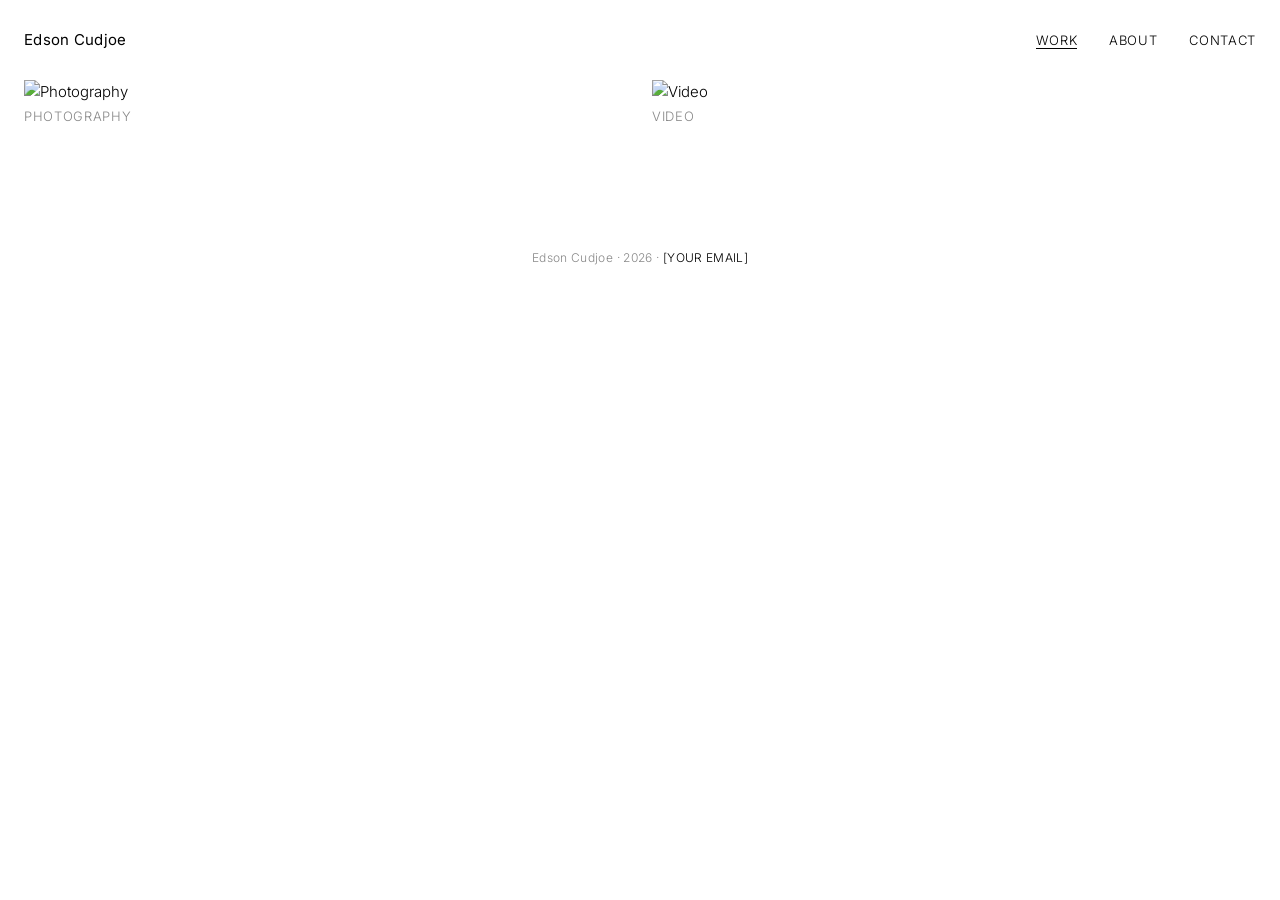
==== index.html @ 2d3b0fa2 "Replace [YOUR NAME] with Edson Cudjoe" ====
<!DOCTYPE html>
<html lang="en">
<head>
  <meta charset="UTF-8">
  <meta name="viewport" content="width=device-width, initial-scale=1.0">

  <!-- REPLACE: page title and meta description with your name and description -->
  <title>Edson Cudjoe — Photography &amp; Video</title>
  <meta name="description" content="Edson Cudjoe — Photography and videography portfolio. [LOCATION / ONE-LINE DESCRIPTION]">

  <!-- Open Graph (social sharing) — REPLACE with real values + a real og image URL -->
  <meta property="og:title" content="Edson Cudjoe — Photography &amp; Video">
  <meta property="og:description" content="Photography and videography portfolio.">
  <meta property="og:type" content="website">
  <meta property="og:image" content="https://placehold.co/1200x630/eeeeee/999999"> <!-- REPLACE -->

  <!-- REPLACE: add a real favicon at assets/favicon.ico -->
  <link rel="icon" href="assets/favicon.ico">

  <link rel="preconnect" href="https://fonts.googleapis.com">
  <link rel="preconnect" href="https://fonts.gstatic.com" crossorigin>
  <link href="https://fonts.googleapis.com/css2?family=Inter:wght@300;400&display=swap" rel="stylesheet">
  <link rel="stylesheet" href="assets/css/style.css">
</head>
<body>

  <nav class="site-nav">
    <!-- REPLACE: your name -->
    <a class="nav-name" href="index.html">Edson Cudjoe</a>
    <ul class="nav-links">
      <li><a href="index.html" class="active">Work</a></li>
      <li><a href="about.html">About</a></li>
      <li><a href="contact.html">Contact</a></li>
    </ul>
  </nav>

  <main class="page">

    <!-- ============================================
         HOW TO ADD A NEW CATEGORY
         ============================================
         1. Create a new gallery page (copy photography.html
            to e.g. events.html, change the page title and
            the placeholder images).
         2. Copy the block below (one <a class="category-card">…</a>)
            and paste it inside .category-grid.
         3. Update href, img src, alt, and the category title.
         4. Mark replaced placeholder images by removing the
            REPLACE comments.
         ============================================ -->

    <div class="category-grid">

      <!-- REPLACE: category cover image -->
      <a class="category-card" href="photography.html">
        <img src="https://placehold.co/900x600/eeeeee/999999" alt="Photography" loading="lazy">
        <span class="category-title">Photography</span>
      </a>

      <!-- REPLACE: category cover image -->
      <a class="category-card" href="video.html">
        <img src="https://placehold.co/900x600/eeeeee/999999" alt="Video" loading="lazy">
        <span class="category-title">Video</span>
      </a>

    </div>

  </main>

  <footer class="site-footer">
    <!-- REPLACE: name, year, email -->
    Edson Cudjoe · 2026 · <a href="mailto:[YOUR EMAIL]">[YOUR EMAIL]</a>
  </footer>

</body>
</html>
---- assets/css/style.css ----
/* ============================================
   Minimal portfolio stylesheet
   White background, black text, Inter, images first
   ============================================ */

:root {
  --text: #000;
  --text-light: #888;
  --bg: #fff;
  --max-width: 1400px;
  --gutter: 24px;
  --nav-height: 80px;
}

* {
  margin: 0;
  padding: 0;
  box-sizing: border-box;
}

html {
  -webkit-font-smoothing: antialiased;
}

body {
  font-family: 'Inter', -apple-system, BlinkMacSystemFont, sans-serif;
  font-weight: 300;
  font-size: 15px;
  line-height: 1.6;
  color: var(--text);
  background: var(--bg);
}

img {
  display: block;
  max-width: 100%;
}

a {
  color: var(--text);
  text-decoration: none;
}

/* ---------- Navigation ---------- */

.site-nav {
  display: flex;
  justify-content: space-between;
  align-items: center;
  max-width: var(--max-width);
  margin: 0 auto;
  padding: 0 var(--gutter);
  height: var(--nav-height);
}

.site-nav .nav-name {
  font-weight: 400;
  font-size: 15px;
  letter-spacing: 0.02em;
}

.site-nav .nav-links {
  display: flex;
  gap: 32px;
  list-style: none;
}

.site-nav .nav-links a {
  font-size: 13px;
  letter-spacing: 0.05em;
  text-transform: uppercase;
  color: var(--text);
}

.site-nav .nav-links a:hover {
  color: var(--text-light);
}

.site-nav .nav-links a.active {
  border-bottom: 1px solid var(--text);
}

/* ---------- Page container ---------- */

.page {
  max-width: var(--max-width);
  margin: 0 auto;
  padding: 0 var(--gutter) 80px;
}

.page-title {
  font-size: 13px;
  font-weight: 300;
  letter-spacing: 0.05em;
  text-transform: uppercase;
  color: var(--text-light);
  margin-bottom: 32px;
}

/* ---------- Category grid (homepage) ---------- */

.category-grid {
  display: grid;
  grid-template-columns: 1fr 1fr;
  gap: var(--gutter);
}

.category-card {
  display: block;
}

.category-card img {
  width: 100%;
  height: auto;
  transition: opacity 0.3s ease;
}

.category-card:hover img {
  opacity: 0.85;
}

.category-card .category-title {
  margin-top: 10px;
  font-size: 13px;
  font-weight: 300;
  letter-spacing: 0.05em;
  text-transform: uppercase;
  color: var(--text-light);
}

/* ---------- Gallery grid (aspect-ratio flexible 2-column) ---------- */

.gallery-grid {
  display: grid;
  grid-template-columns: 1fr 1fr;
  gap: var(--gutter);
  align-items: start; /* lets mixed aspect ratios sit naturally */
}

.gallery-grid a {
  display: block;
  cursor: pointer;
}

.gallery-grid img {
  width: 100%;
  height: auto;
  transition: opacity 0.3s ease;
}

.gallery-grid a:hover img {
  opacity: 0.85;
}

/* ---------- Lightbox ---------- */

.lightbox {
  position: fixed;
  inset: 0;
  background: rgba(0, 0, 0, 0.95);
  display: none;
  align-items: center;
  justify-content: center;
  z-index: 1000;
}

.lightbox.open {
  display: flex;
}

.lightbox img {
  max-width: 90vw;
  max-height: 90vh;
  width: auto;
  height: auto;
}

.lightbox .lightbox-close,
.lightbox .lightbox-prev,
.lightbox .lightbox-next {
  position: absolute;
  background: none;
  border: none;
  color: #fff;
  font-family: inherit;
  font-weight: 300;
  cursor: pointer;
  opacity: 0.6;
  transition: opacity 0.2s ease;
}

.lightbox .lightbox-close:hover,
.lightbox .lightbox-prev:hover,
.lightbox .lightbox-next:hover {
  opacity: 1;
}

.lightbox .lightbox-close {
  top: 24px;
  right: 32px;
  font-size: 32px;
  line-height: 1;
}

.lightbox .lightbox-prev,
.lightbox .lightbox-next {
  top: 50%;
  transform: translateY(-50%);
  font-size: 48px;
  line-height: 1;
  padding: 20px;
}

.lightbox .lightbox-prev { left: 16px; }
.lightbox .lightbox-next { right: 16px; }

/* ---------- About page ---------- */

.about-layout {
  display: grid;
  grid-template-columns: 1fr 1fr;
  gap: 64px;
  align-items: start;
}

.about-layout img {
  width: 100%;
  height: auto;
}

.about-text p {
  margin-bottom: 1.2em;
  max-width: 480px;
}

.about-text a {
  border-bottom: 1px solid var(--text);
}

.about-text a:hover {
  color: var(--text-light);
  border-bottom-color: var(--text-light);
}

/* ---------- Contact page ---------- */

.contact-block {
  max-width: 480px;
}

.contact-block p {
  margin-bottom: 1.2em;
}

.contact-block a {
  border-bottom: 1px solid var(--text);
}

.contact-block a:hover {
  color: var(--text-light);
  border-bottom-color: var(--text-light);
}

/* ---------- Back link ---------- */

.back-link {
  display: inline-block;
  margin-top: 48px;
  font-size: 13px;
  letter-spacing: 0.05em;
  text-transform: uppercase;
  color: var(--text-light);
}

.back-link:hover {
  color: var(--text);
}

/* ---------- Footer ---------- */

.site-footer {
  max-width: var(--max-width);
  margin: 0 auto;
  padding: 40px var(--gutter);
  text-align: center;
  font-size: 12px;
  color: var(--text-light);
  letter-spacing: 0.03em;
}

/* ---------- Responsive ---------- */

@media (max-width: 768px) {
  .category-grid,
  .gallery-grid,
  .about-layout {
    grid-template-columns: 1fr;
  }

  .about-layout {
    gap: 32px;
  }

  .site-nav {
    height: 64px;
  }

  .site-nav .nav-links {
    gap: 20px;
  }

  .lightbox .lightbox-prev { left: 0; }
  .lightbox .lightbox-next { right: 0; }
}
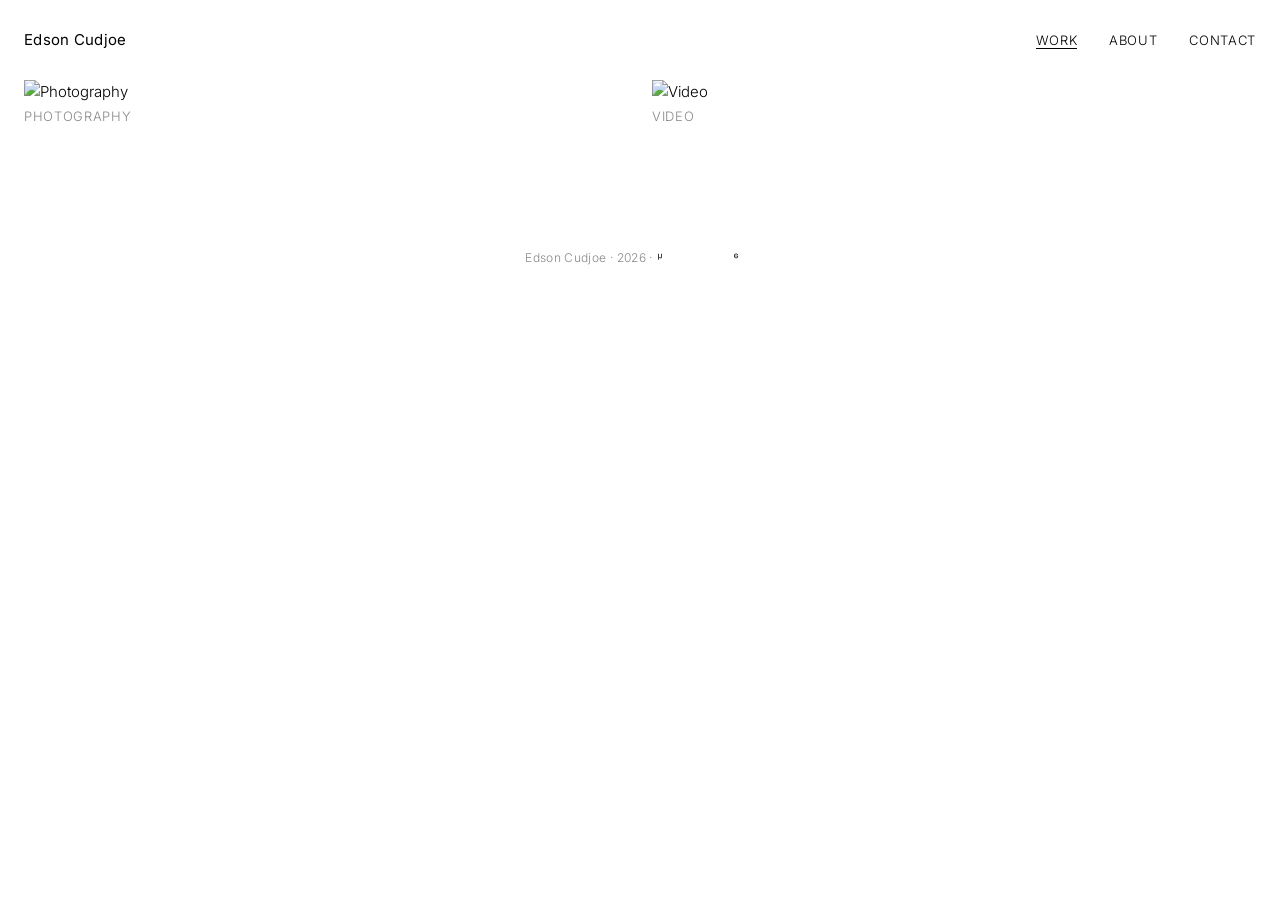
==== commit 3aa82b43: "Render email as outlined SVG with JS mailto obfuscation Replace [YOUR EMAIL] placeholders across all" ====
--- a/index.html
+++ b/index.html
@@ -5,13 +5,15 @@
   <meta name="viewport" content="width=device-width, initial-scale=1.0">
 
   <!-- REPLACE: page title and meta description with your name and description -->
-  <title>Edson Cudjoe — Photography &amp; Video</title>
-  <meta name="description" content="Edson Cudjoe — Photography and videography portfolio. [LOCATION / ONE-LINE DESCRIPTION]">
+  <title>Portfolio  - Edson Cudjoe</title>
+  <meta name="description" content="Professional photography and videography for commmercial, editorial and creative projects. Barcelona, Spain">
 
   <!-- Open Graph (social sharing) — REPLACE with real values + a real og image URL -->
-  <meta property="og:title" content="Edson Cudjoe — Photography &amp; Video">
-  <meta property="og:description" content="Photography and videography portfolio.">
+  <meta property="og:title" content="Portfolio - Edson Cudjoe">
+  <meta property="og:description" content="Professional photography and videography for commmercial, editorial and creative projects. Barcelona, Spain">
+  <meta property="og:locale" content="en_US">
   <meta property="og:type" content="website">
+  <meta property="og:site_name" content="Edson Cudjoe">
   <meta property="og:image" content="https://placehold.co/1200x630/eeeeee/999999"> <!-- REPLACE -->
 
   <!-- REPLACE: add a real favicon at assets/favicon.ico -->
@@ -69,8 +71,9 @@
 
   <footer class="site-footer">
     <!-- REPLACE: name, year, email -->
-    Edson Cudjoe · 2026 · <a href="mailto:[YOUR EMAIL]">[YOUR EMAIL]</a>
+    Edson Cudjoe · 2026 · <a class="email-link" href="#" aria-label="Email"><img class="email-img" src="assets/img/email.svg" alt="Email"></a>
   </footer>
 
+  <script src="assets/js/main.js"></script>
 </body>
 </html>
--- a/assets/css/style.css
+++ b/assets/css/style.css
@@ -261,6 +261,24 @@
   border-bottom-color: var(--text-light);
 }
 
+/* ---------- Email (obfuscated SVG) ---------- */
+
+.email-img {
+  display: inline-block;
+  height: 1em;
+  width: auto;
+  vertical-align: -0.125em;
+}
+
+.email-link {
+  border-bottom: none;
+  transition: opacity 0.2s ease;
+}
+
+.email-link:hover {
+  opacity: 0.7;
+}
+
 /* ---------- Back link ---------- */
 
 .back-link {
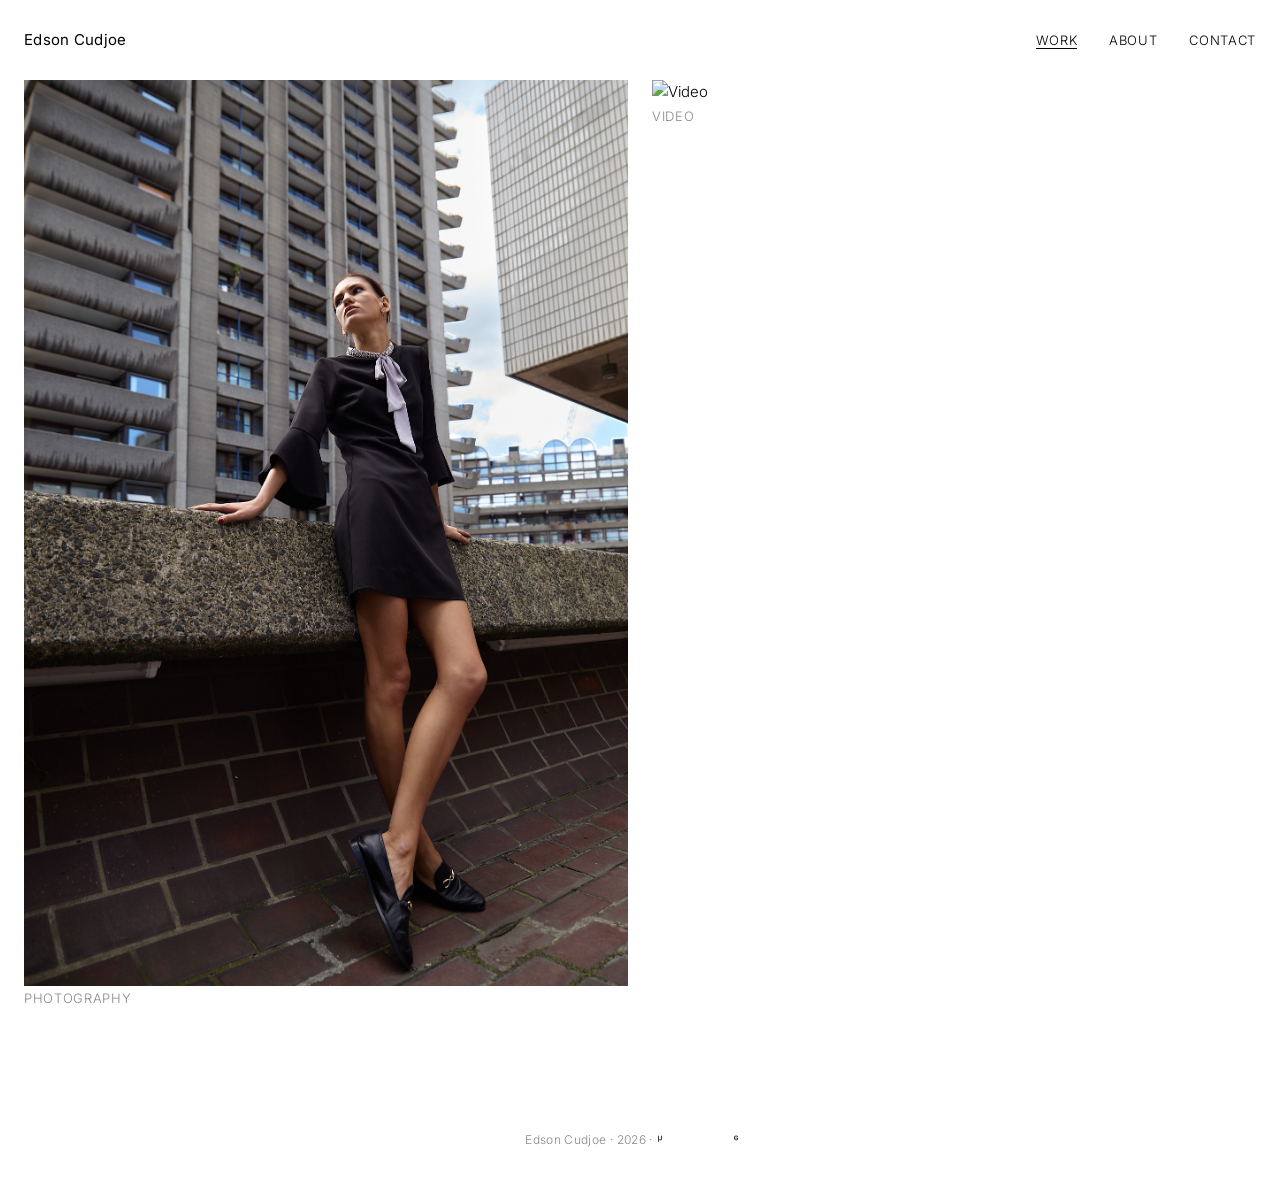
==== commit 48e947ab: "Wire portfolio photos to index and photography pages - index.html: Photography category cover uses _" ====
--- a/index.html
+++ b/index.html
@@ -53,9 +53,8 @@
 
     <div class="category-grid">
 
-      <!-- REPLACE: category cover image -->
       <a class="category-card" href="photography.html">
-        <img src="https://placehold.co/900x600/eeeeee/999999" alt="Photography" loading="lazy">
+        <img src="content/images/_Lina-Barbican-London-5859-2.jpg" alt="Photography" loading="lazy">
         <span class="category-title">Photography</span>
       </a>
 
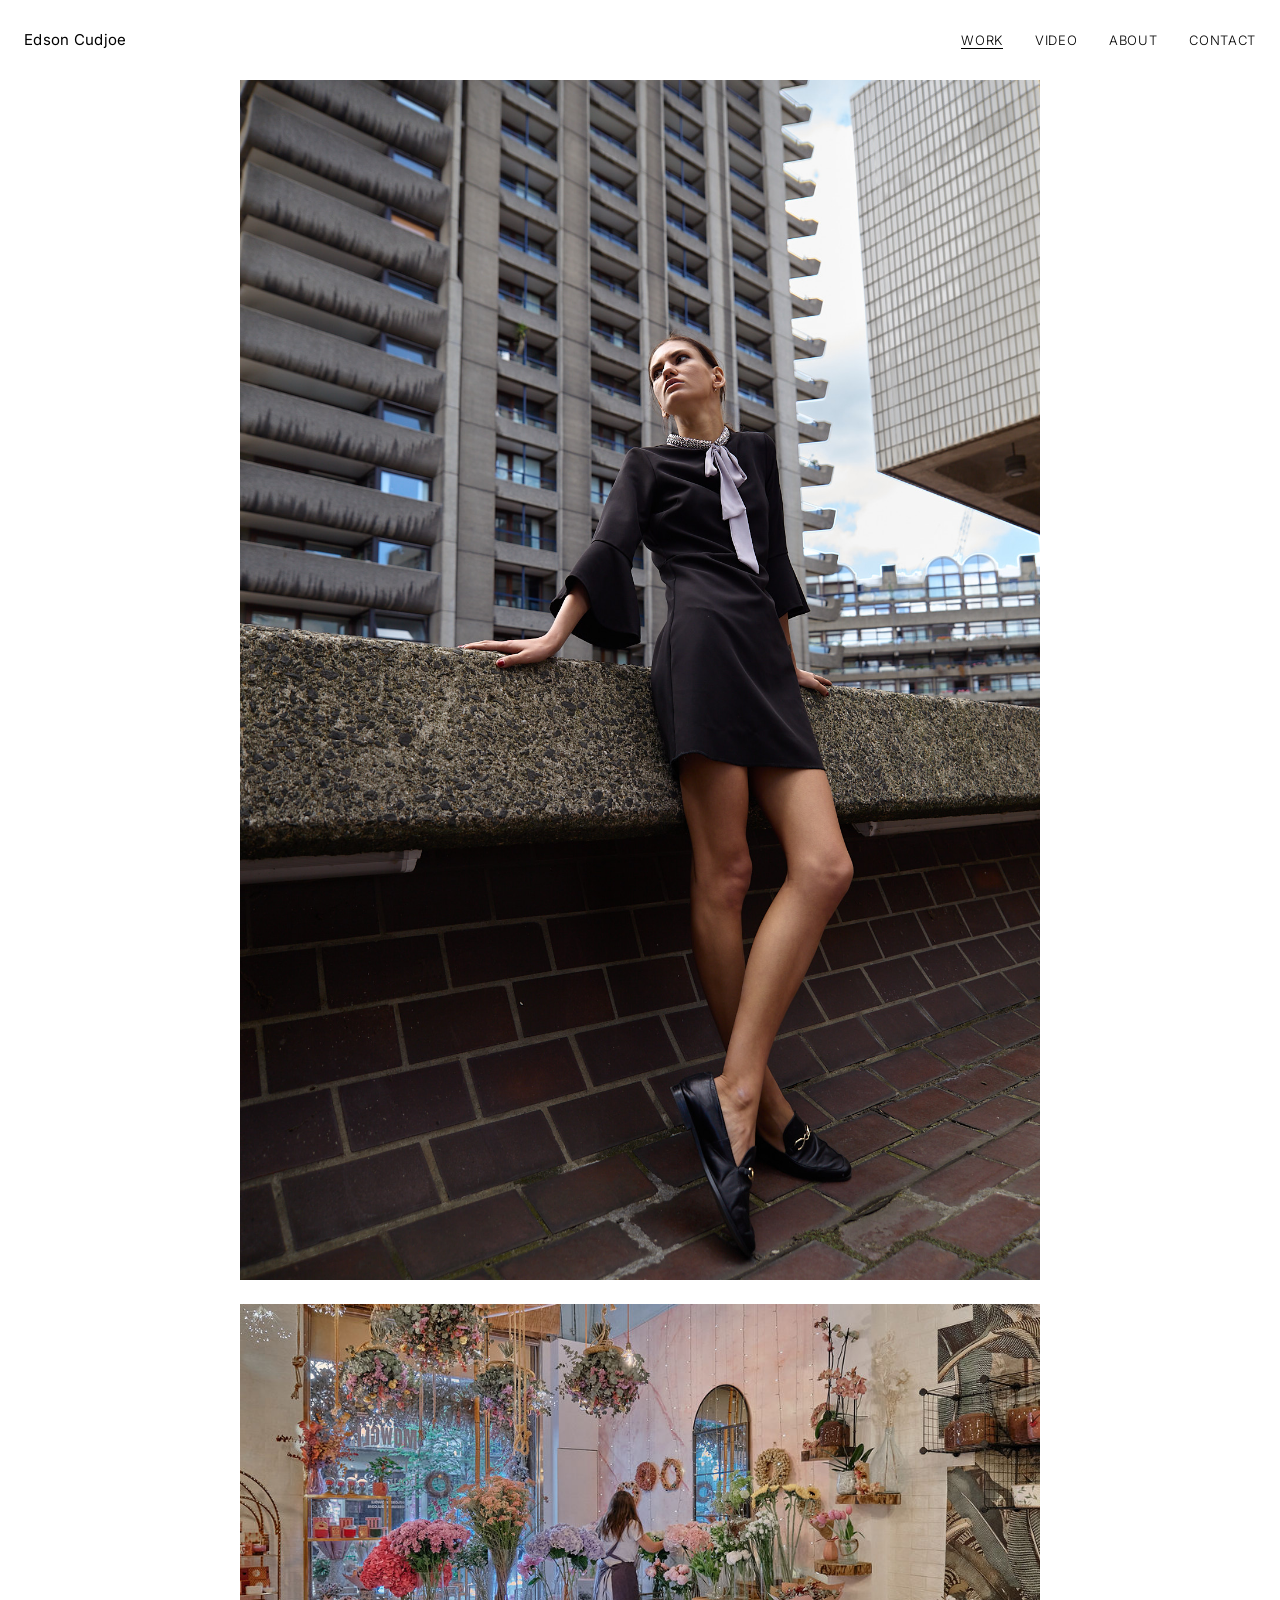
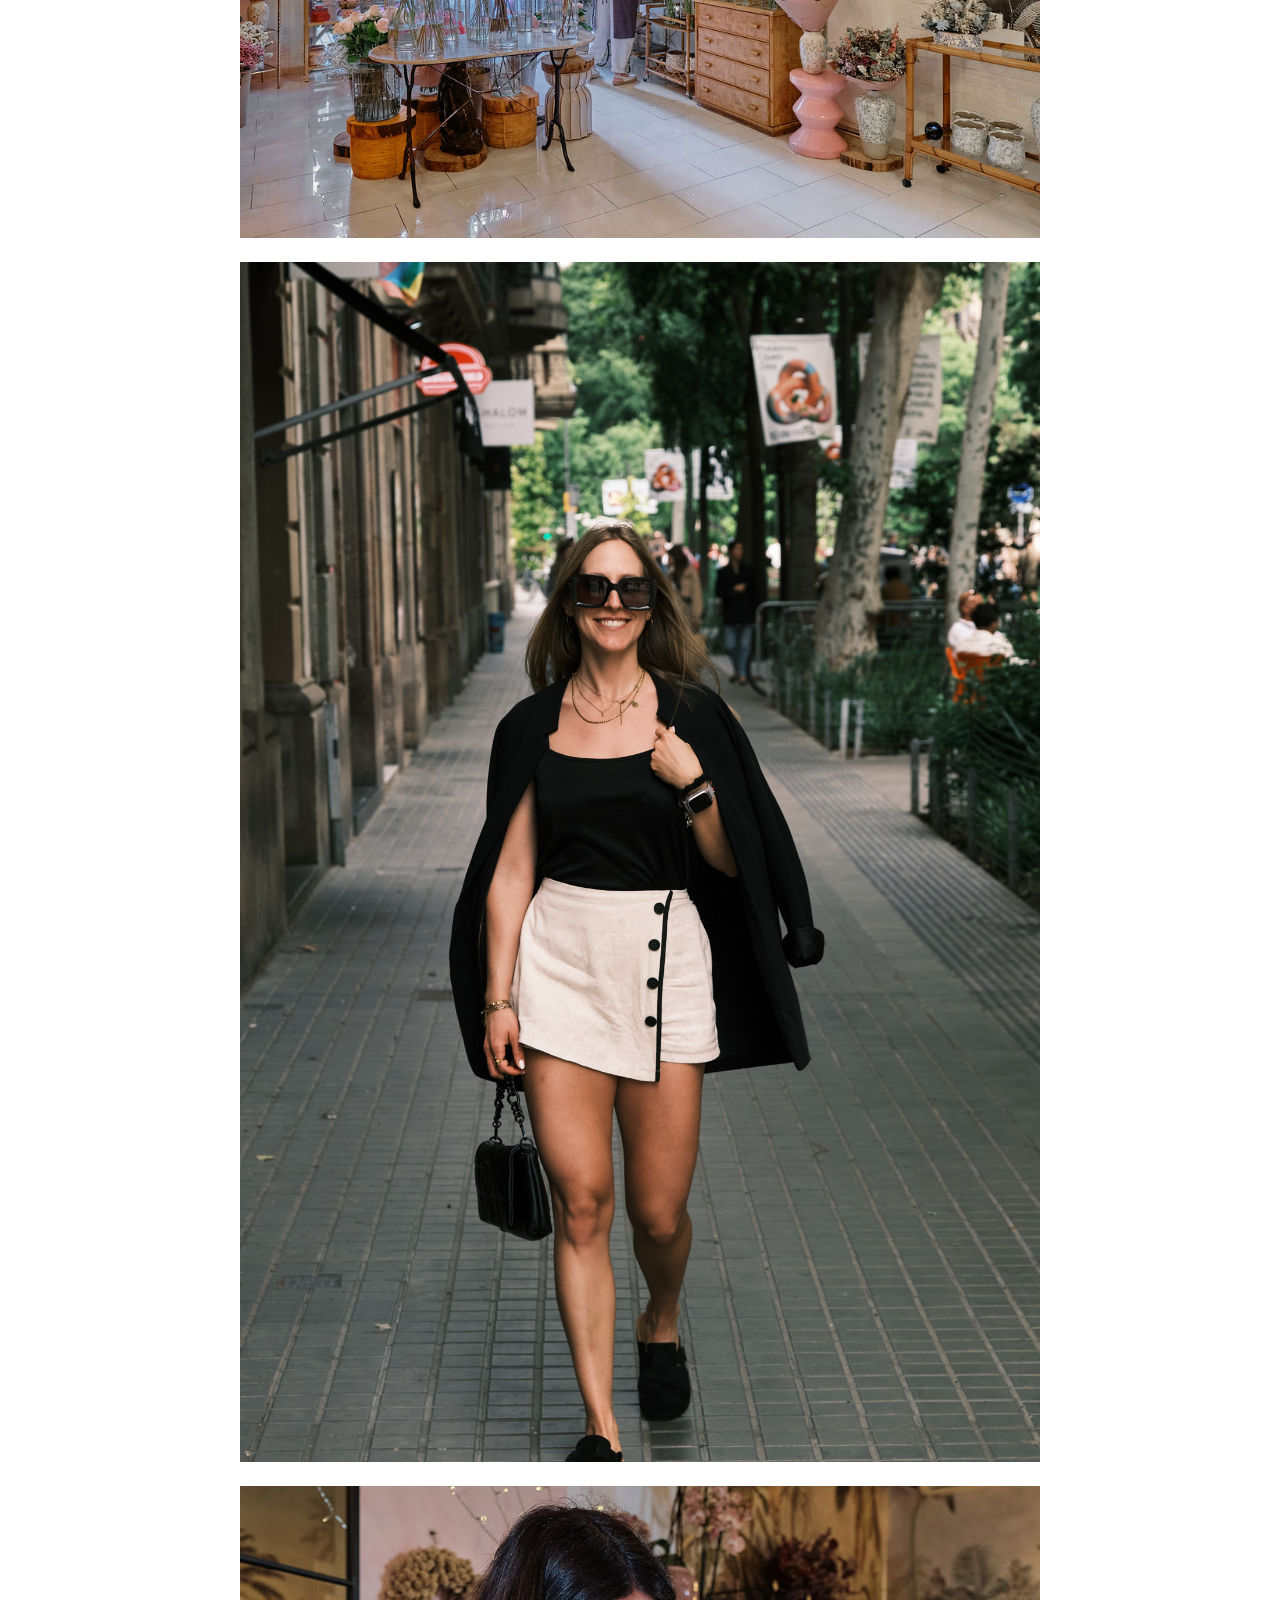
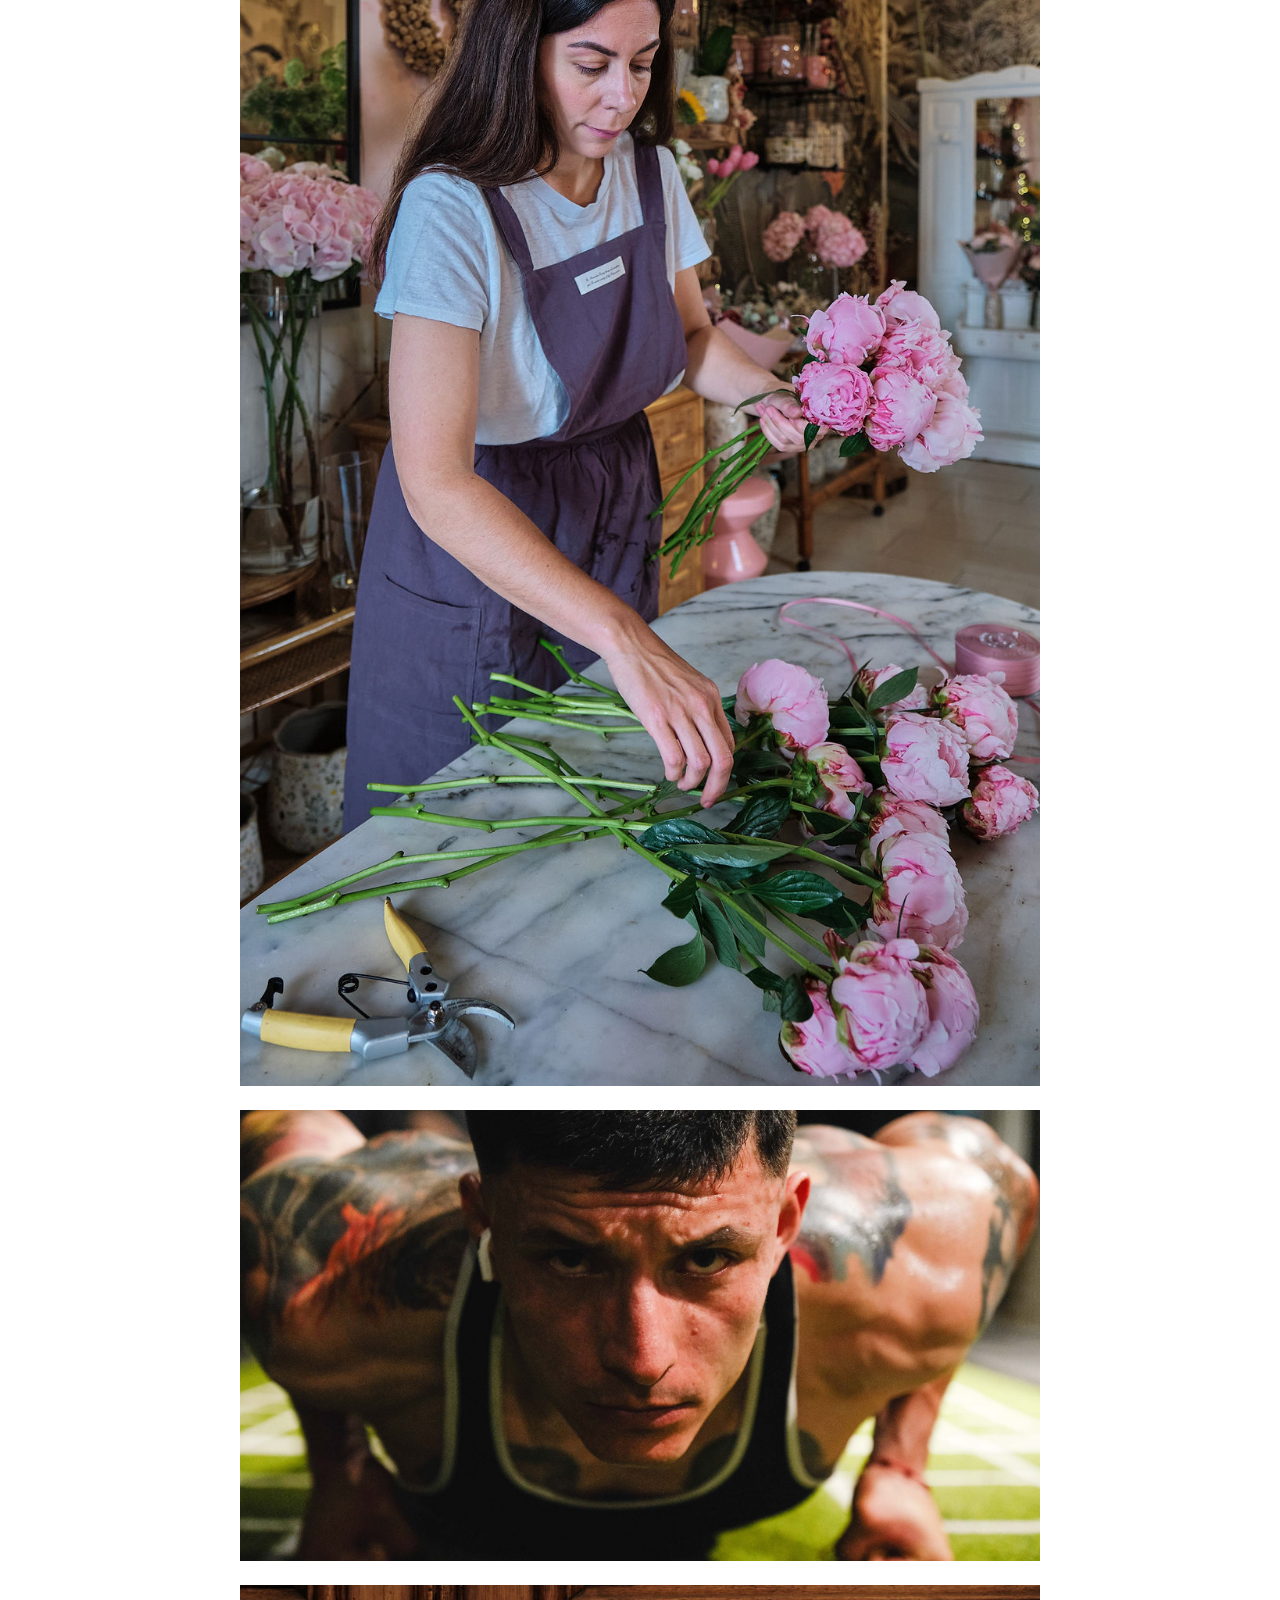
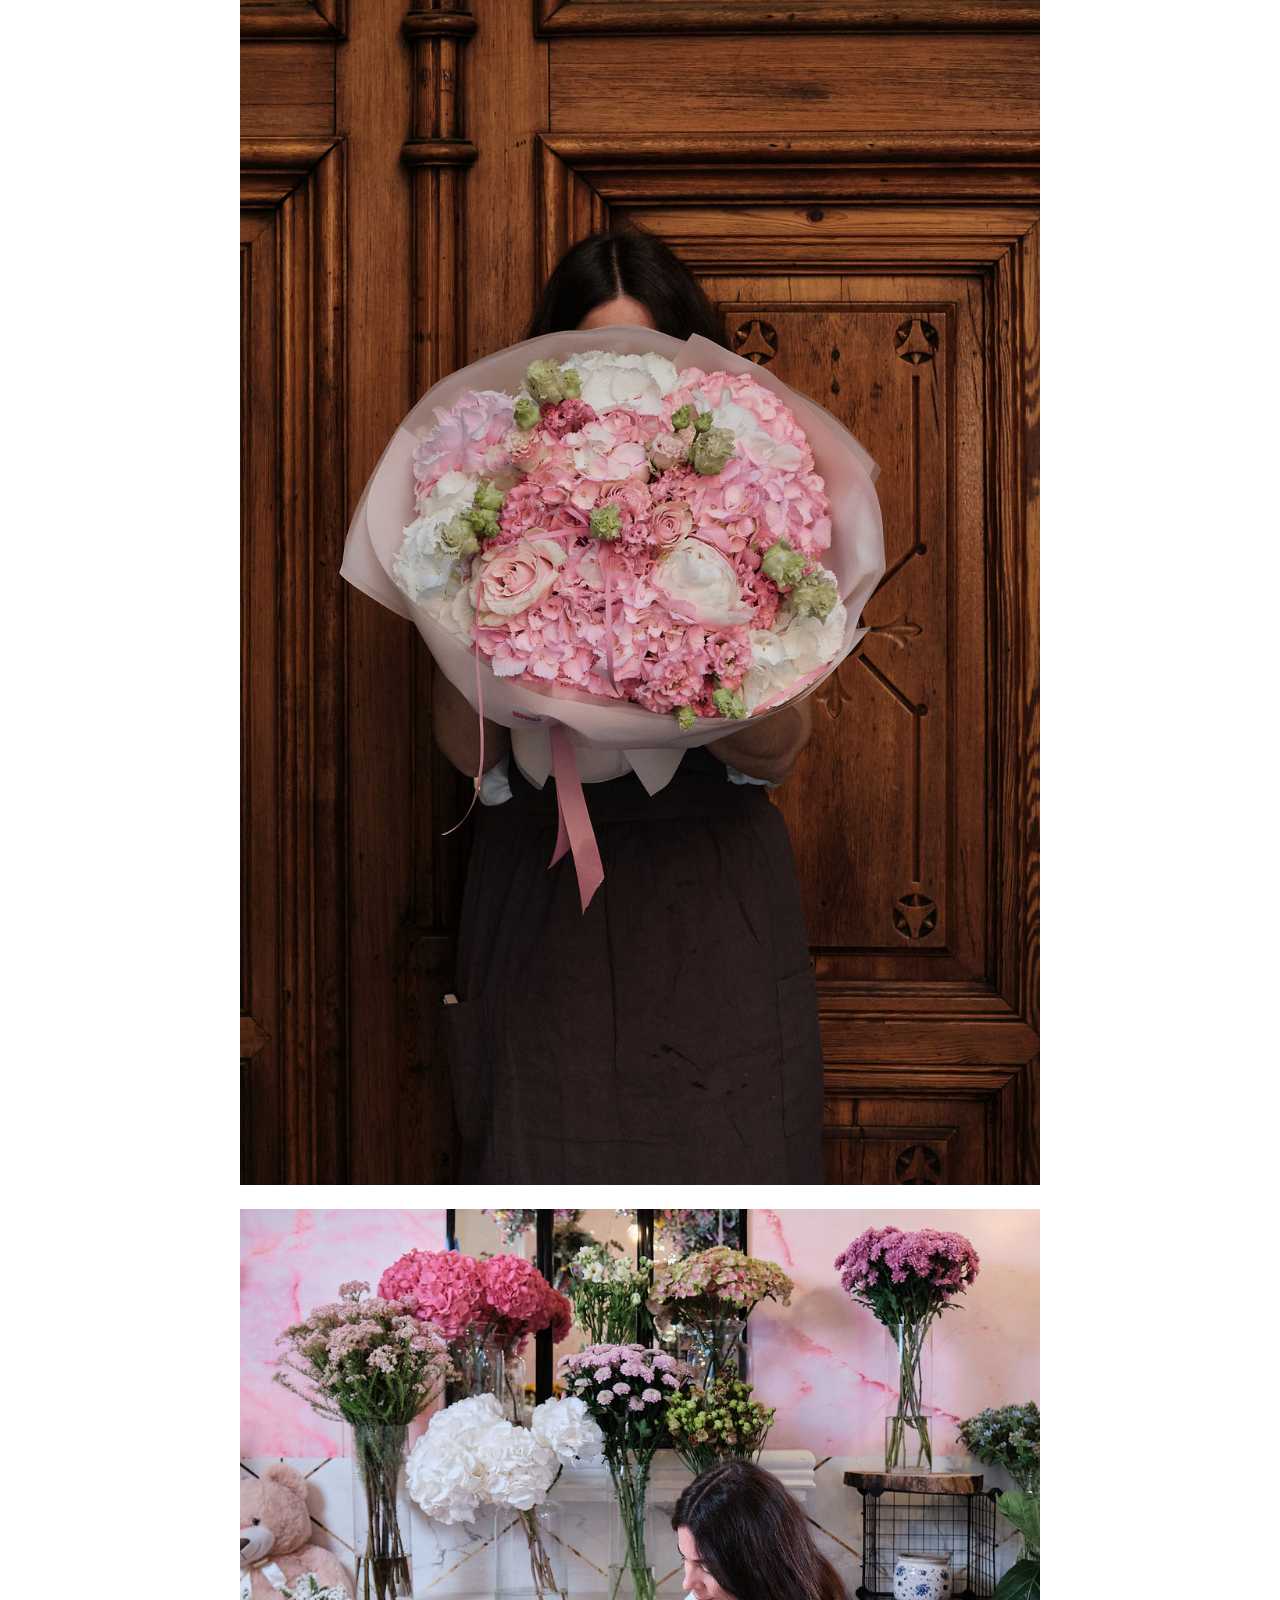
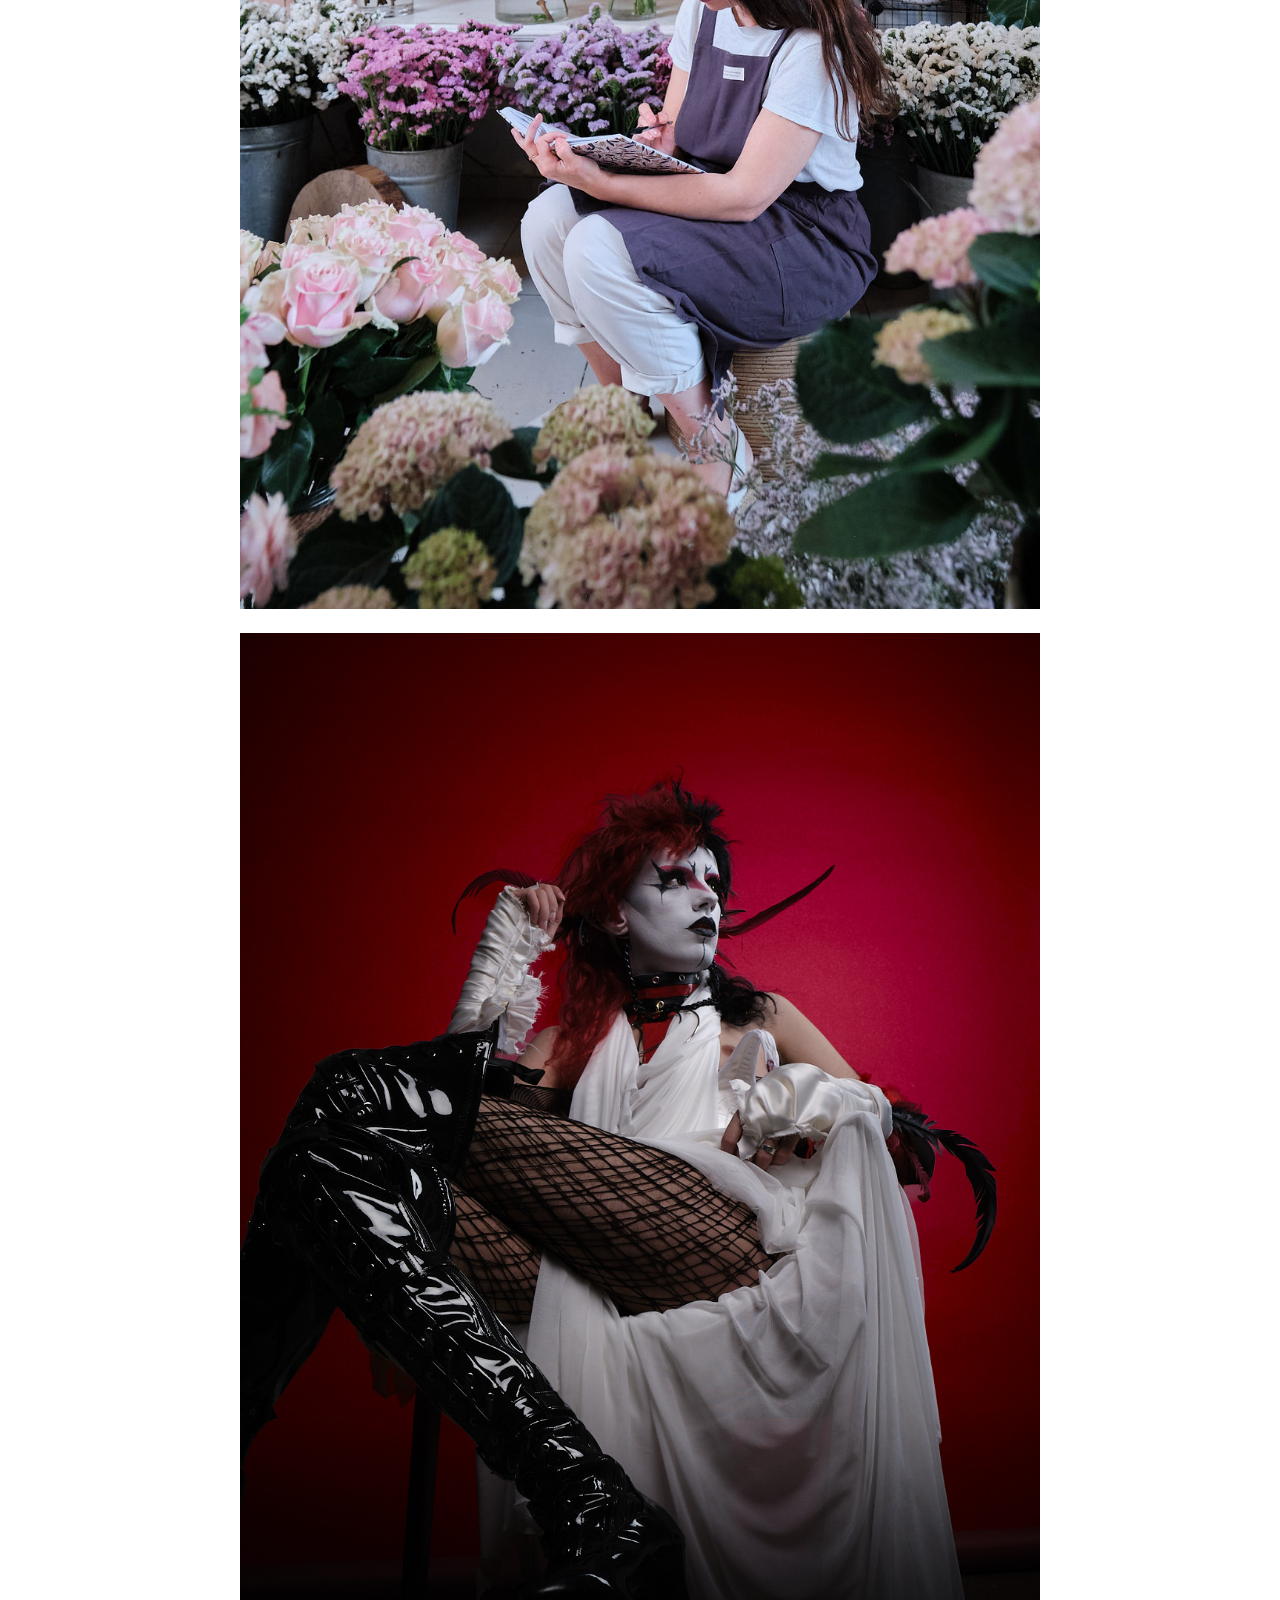
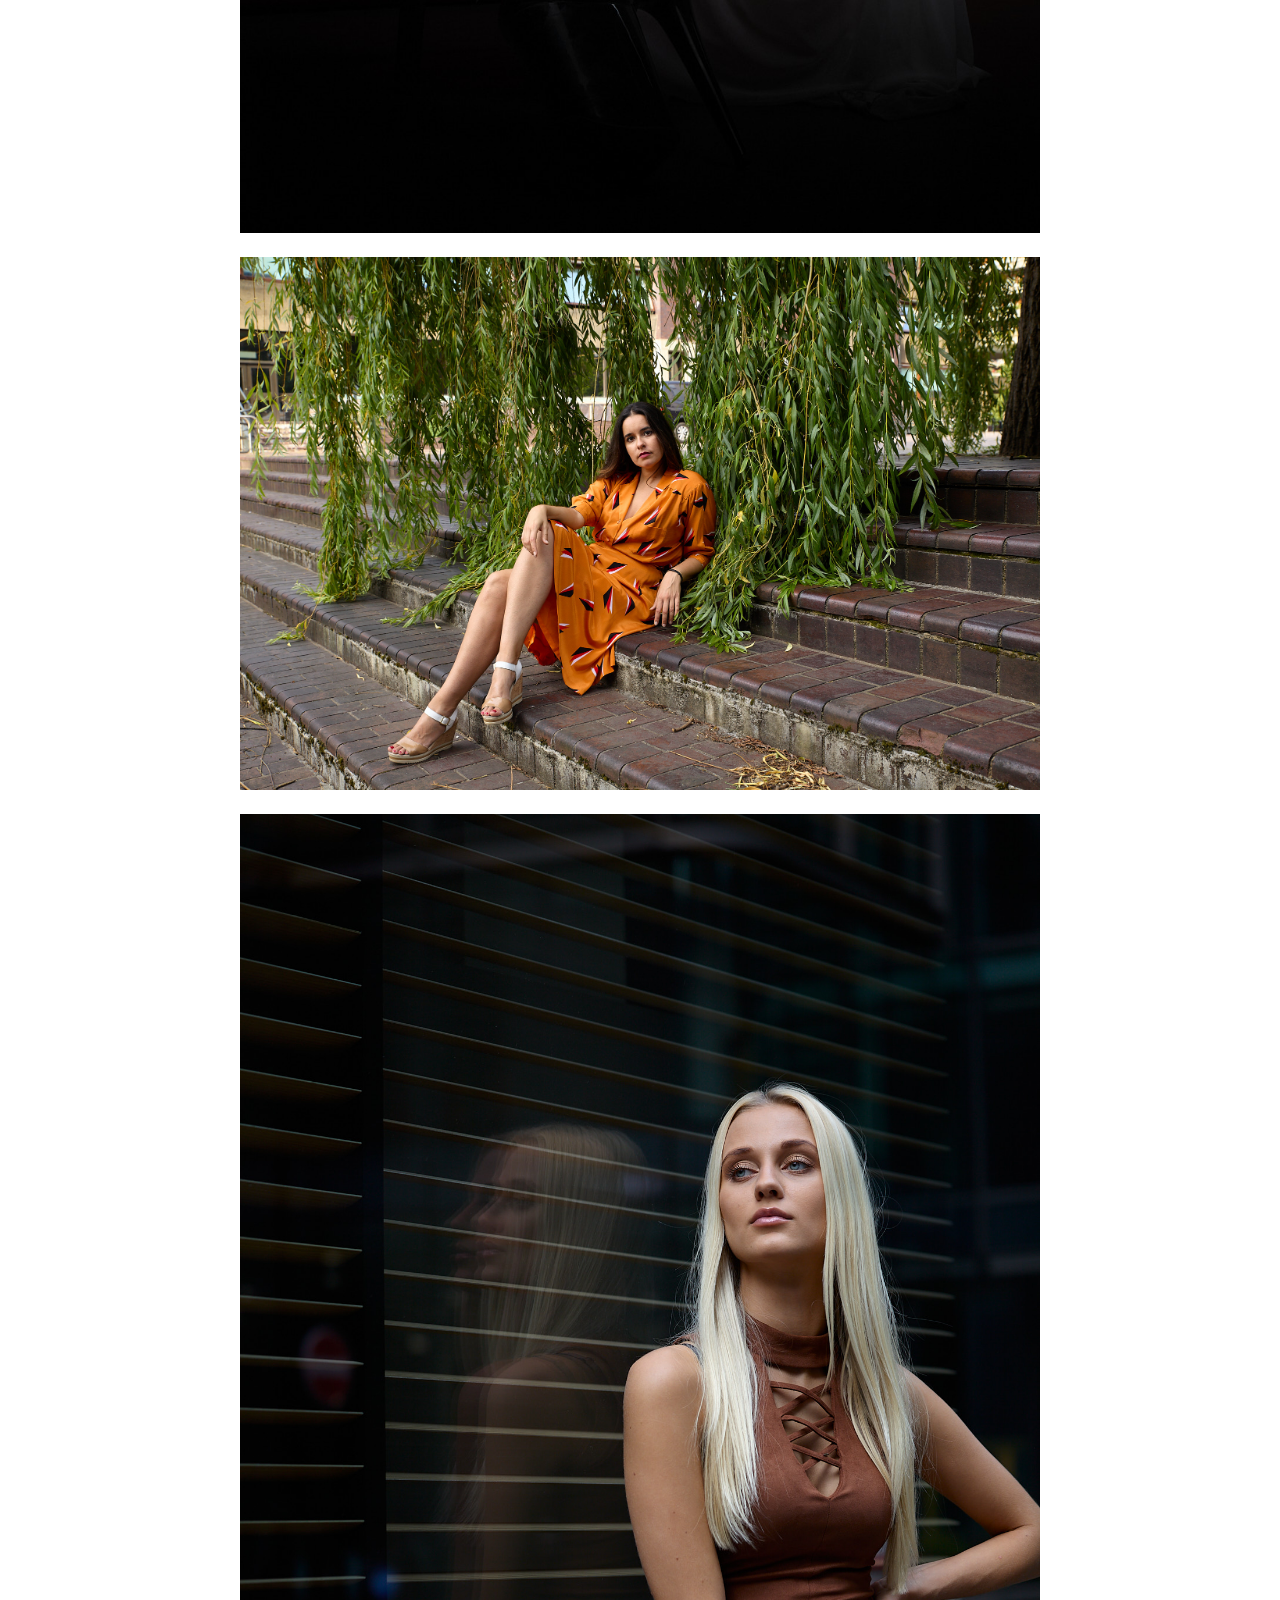
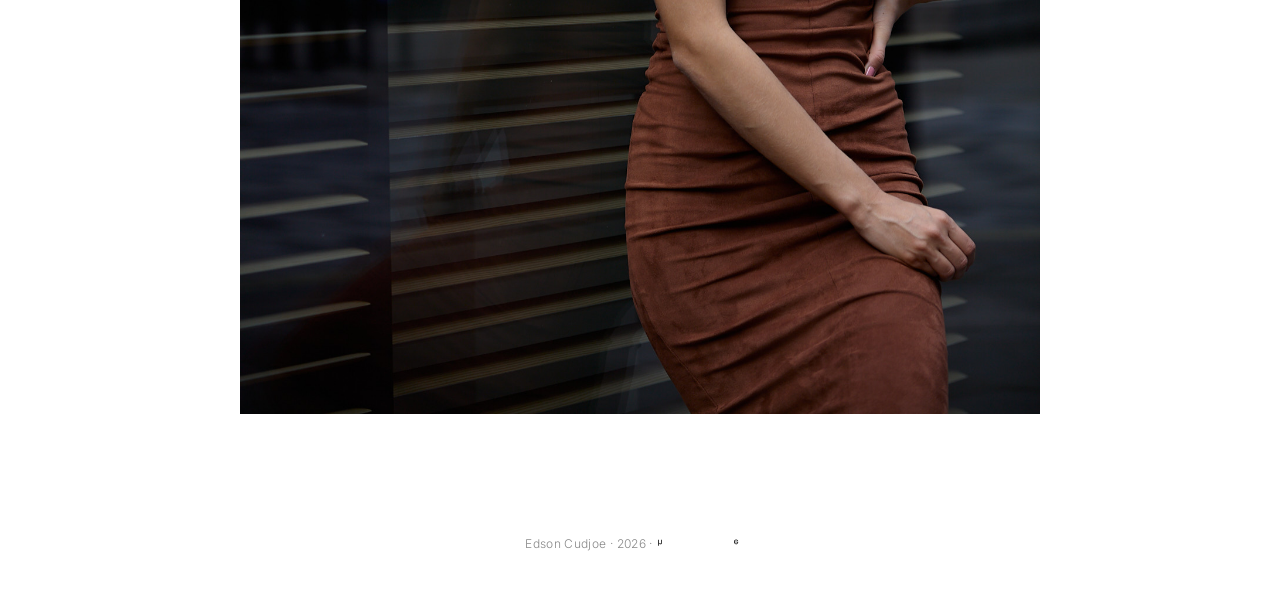
==== commit 864f4adf: "Single-column feed + Video page + Video nav Layout: - .gallery-grid: 2-column → single column, max-w" ====
--- a/index.html
+++ b/index.html
@@ -31,6 +31,7 @@
     <a class="nav-name" href="index.html">Edson Cudjoe</a>
     <ul class="nav-links">
       <li><a href="index.html" class="active">Work</a></li>
+      <li><a href="video.html">Video</a></li>
       <li><a href="about.html">About</a></li>
       <li><a href="contact.html">Contact</a></li>
     </ul>
@@ -38,31 +39,18 @@
 
   <main class="page">
 
-    <!-- ============================================
-         HOW TO ADD A NEW CATEGORY
-         ============================================
-         1. Create a new gallery page (copy photography.html
-            to e.g. events.html, change the page title and
-            the placeholder images).
-         2. Copy the block below (one <a class="category-card">…</a>)
-            and paste it inside .category-grid.
-         3. Update href, img src, alt, and the category title.
-         4. Mark replaced placeholder images by removing the
-            REPLACE comments.
-         ============================================ -->
+    <div class="gallery-grid">
 
-    <div class="category-grid">
-
-      <a class="category-card" href="photography.html">
-        <img src="content/images/_Lina-Barbican-London-5859-2.jpg" alt="Photography" loading="lazy">
-        <span class="category-title">Photography</span>
-      </a>
-
-      <!-- REPLACE: category cover image -->
-      <a class="category-card" href="video.html">
-        <img src="https://placehold.co/900x600/eeeeee/999999" alt="Video" loading="lazy">
-        <span class="category-title">Video</span>
-      </a>
+      <a href="content/images/_Lina-Barbican-London-5859-2.jpg"><img src="content/images/_Lina-Barbican-London-5859-2.jpg" alt="Lina, Barbican, London"></a>
+      <a href="content/images/Final_Flores-Mowgli_DSCF0028.jpg"><img src="content/images/Final_Flores-Mowgli_DSCF0028.jpg" alt="Flores Mowgli" loading="lazy"></a>
+      <a href="content/images/_DSCF6561.jpg"><img src="content/images/_DSCF6561.jpg" alt="Photograph" loading="lazy"></a>
+      <a href="content/images/DateCuenta_Ceramica_Mowgli_trabajando_DSCF0116.jpg"><img src="content/images/DateCuenta_Ceramica_Mowgli_trabajando_DSCF0116.jpg" alt="Date Cuenta Ceramica" loading="lazy"></a>
+      <a href="content/images/DSCF9664.jpg"><img src="content/images/DSCF9664.jpg" alt="Photograph" loading="lazy"></a>
+      <a href="content/images/Final_Flores-Mowgli_DSCF0354.jpg"><img src="content/images/Final_Flores-Mowgli_DSCF0354.jpg" alt="Flores Mowgli" loading="lazy"></a>
+      <a href="content/images/Final_Flores-Mowgli_DSCF0222.jpg"><img src="content/images/Final_Flores-Mowgli_DSCF0222.jpg" alt="Flores Mowgli" loading="lazy"></a>
+      <a href="content/images/DSCF9989%202.jpg"><img src="content/images/DSCF9989%202.jpg" alt="Photograph" loading="lazy"></a>
+      <a href="content/images/_Monica_Barbican-661.jpg"><img src="content/images/_Monica_Barbican-661.jpg" alt="Monica, Barbican" loading="lazy"></a>
+      <a href="content/images/_IMG_4443.jpg"><img src="content/images/_IMG_4443.jpg" alt="Photograph" loading="lazy"></a>
 
     </div>
 
@@ -73,6 +61,14 @@
     Edson Cudjoe · 2026 · <a class="email-link" href="#" aria-label="Email"><img class="email-img" src="assets/img/email.svg" alt="Email"></a>
   </footer>
 
+  <!-- Lightbox -->
+  <div class="lightbox" id="lightbox">
+    <button class="lightbox-close" aria-label="Close">&times;</button>
+    <button class="lightbox-prev" aria-label="Previous">&larr;</button>
+    <img src="" alt="">
+    <button class="lightbox-next" aria-label="Next">&rarr;</button>
+  </div>
+
   <script src="assets/js/main.js"></script>
 </body>
 </html>
--- a/assets/css/style.css
+++ b/assets/css/style.css
@@ -128,13 +128,15 @@
   color: var(--text-light);
 }
 
-/* ---------- Gallery grid (aspect-ratio flexible 2-column) ---------- */
+/* ---------- Gallery grid (single-column feed, max 800px) ---------- */
 
 .gallery-grid {
   display: grid;
-  grid-template-columns: 1fr 1fr;
+  grid-template-columns: 1fr;
   gap: var(--gutter);
-  align-items: start; /* lets mixed aspect ratios sit naturally */
+  max-width: 800px;
+  margin: 0 auto;
+  align-items: start;
 }
 
 .gallery-grid a {
@@ -279,6 +281,55 @@
   opacity: 0.7;
 }
 
+/* ---------- Video page ---------- */
+
+.video-embed {
+  max-width: 800px;
+  margin: 0 auto;
+}
+
+.video-frame {
+  position: relative;
+  width: 100%;
+  padding-top: 56.25%;
+  height: 0;
+  overflow: hidden;
+}
+
+.video-frame iframe {
+  position: absolute;
+  top: 0;
+  left: 0;
+  width: 100%;
+  height: 100%;
+  border: none;
+}
+
+.video-info {
+  margin-top: 32px;
+}
+
+.video-title {
+  font-size: 15px;
+  font-weight: 400;
+  margin-bottom: 8px;
+}
+
+.video-role {
+  font-size: 13px;
+  font-weight: 300;
+  letter-spacing: 0.05em;
+  text-transform: uppercase;
+  color: var(--text-light);
+  margin-bottom: 16px;
+}
+
+.video-synopsis {
+  font-size: 15px;
+  line-height: 1.6;
+  max-width: 100%;
+}
+
 /* ---------- Back link ---------- */
 
 .back-link {
@@ -310,7 +361,6 @@
 
 @media (max-width: 768px) {
   .category-grid,
-  .gallery-grid,
   .about-layout {
     grid-template-columns: 1fr;
   }
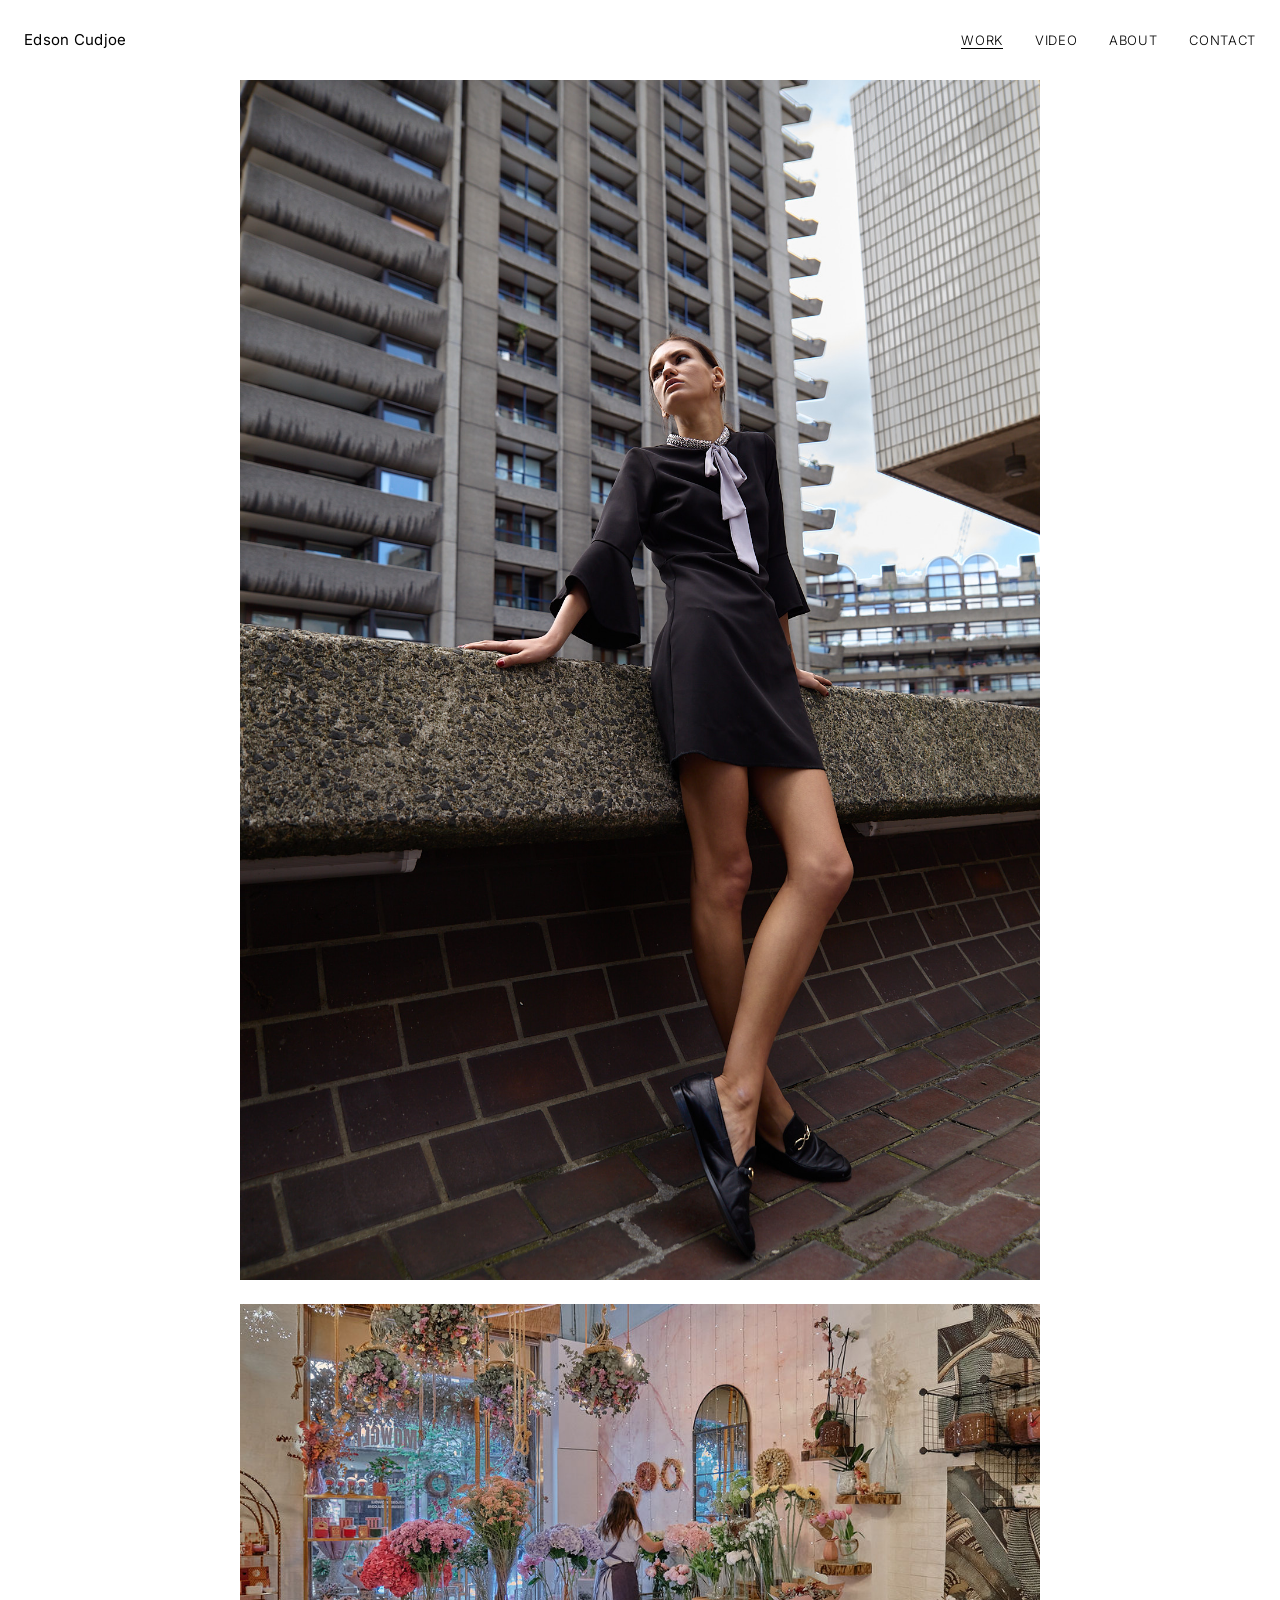
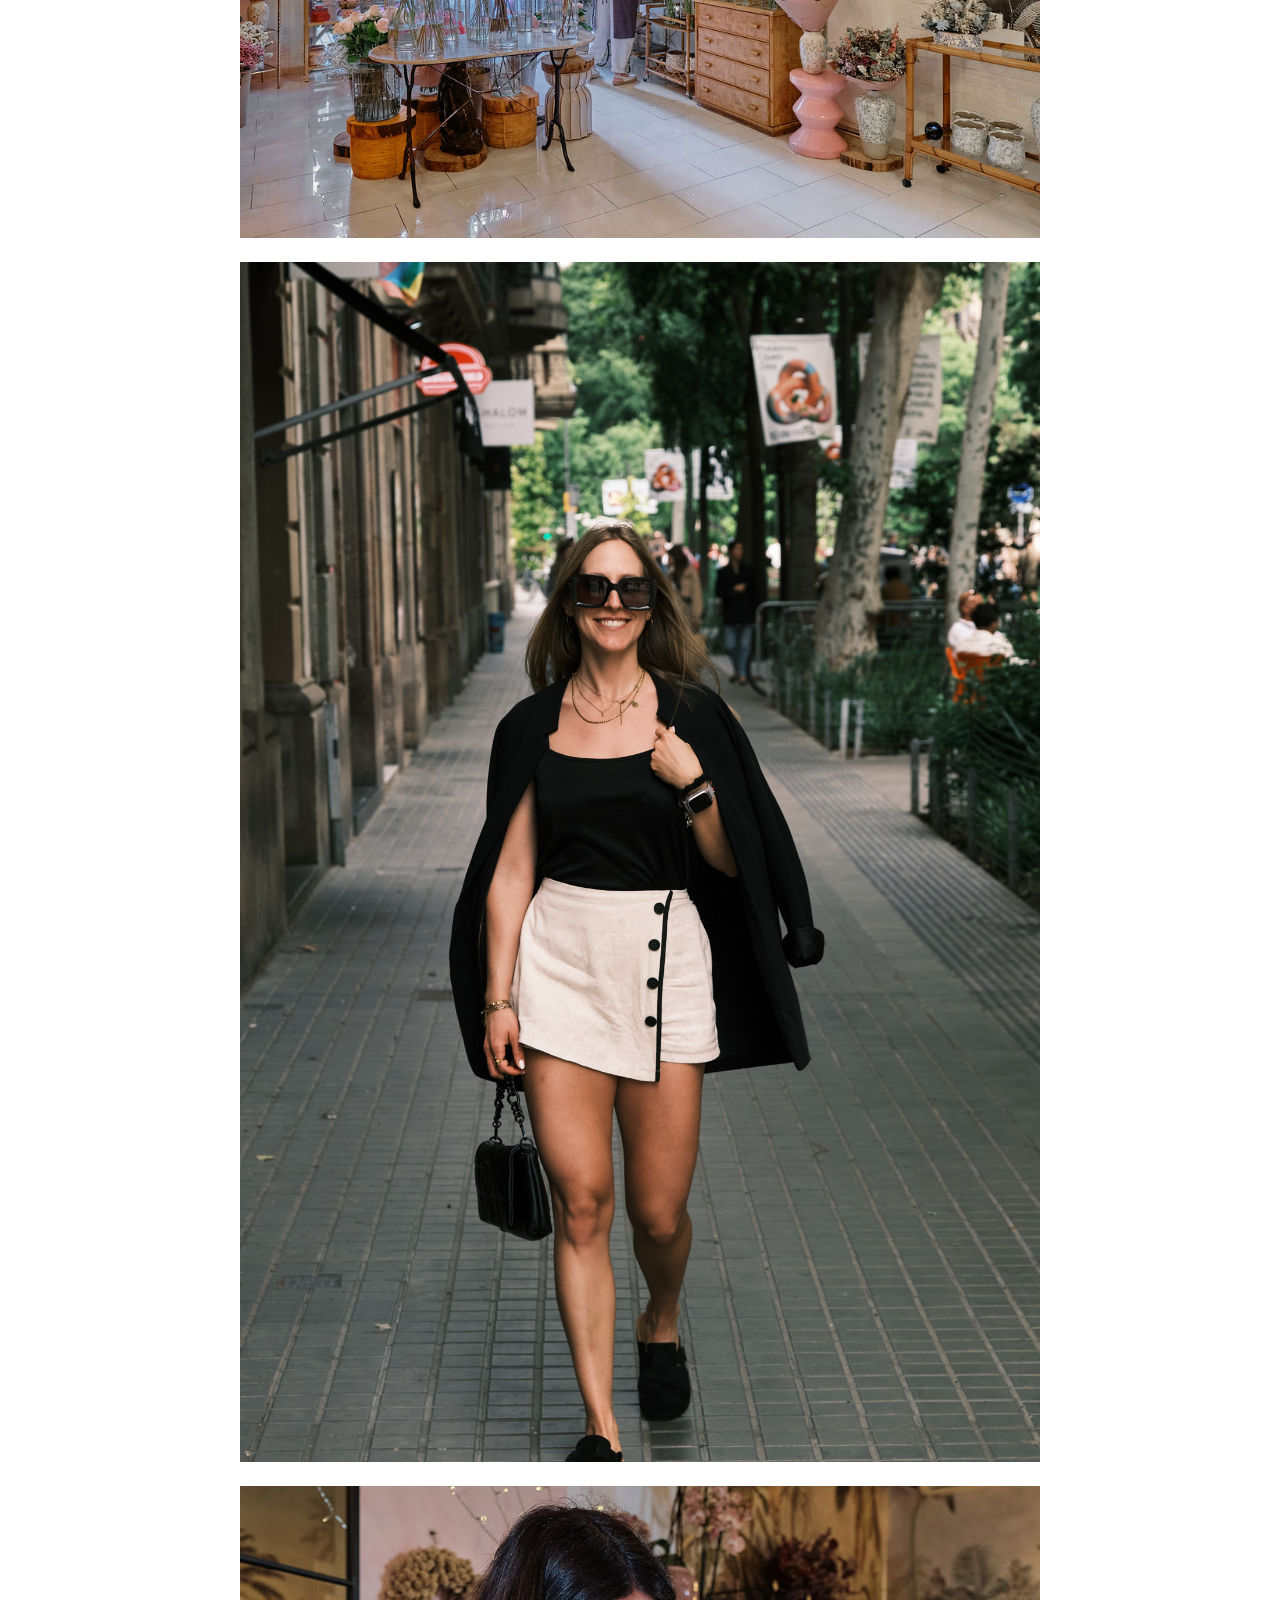
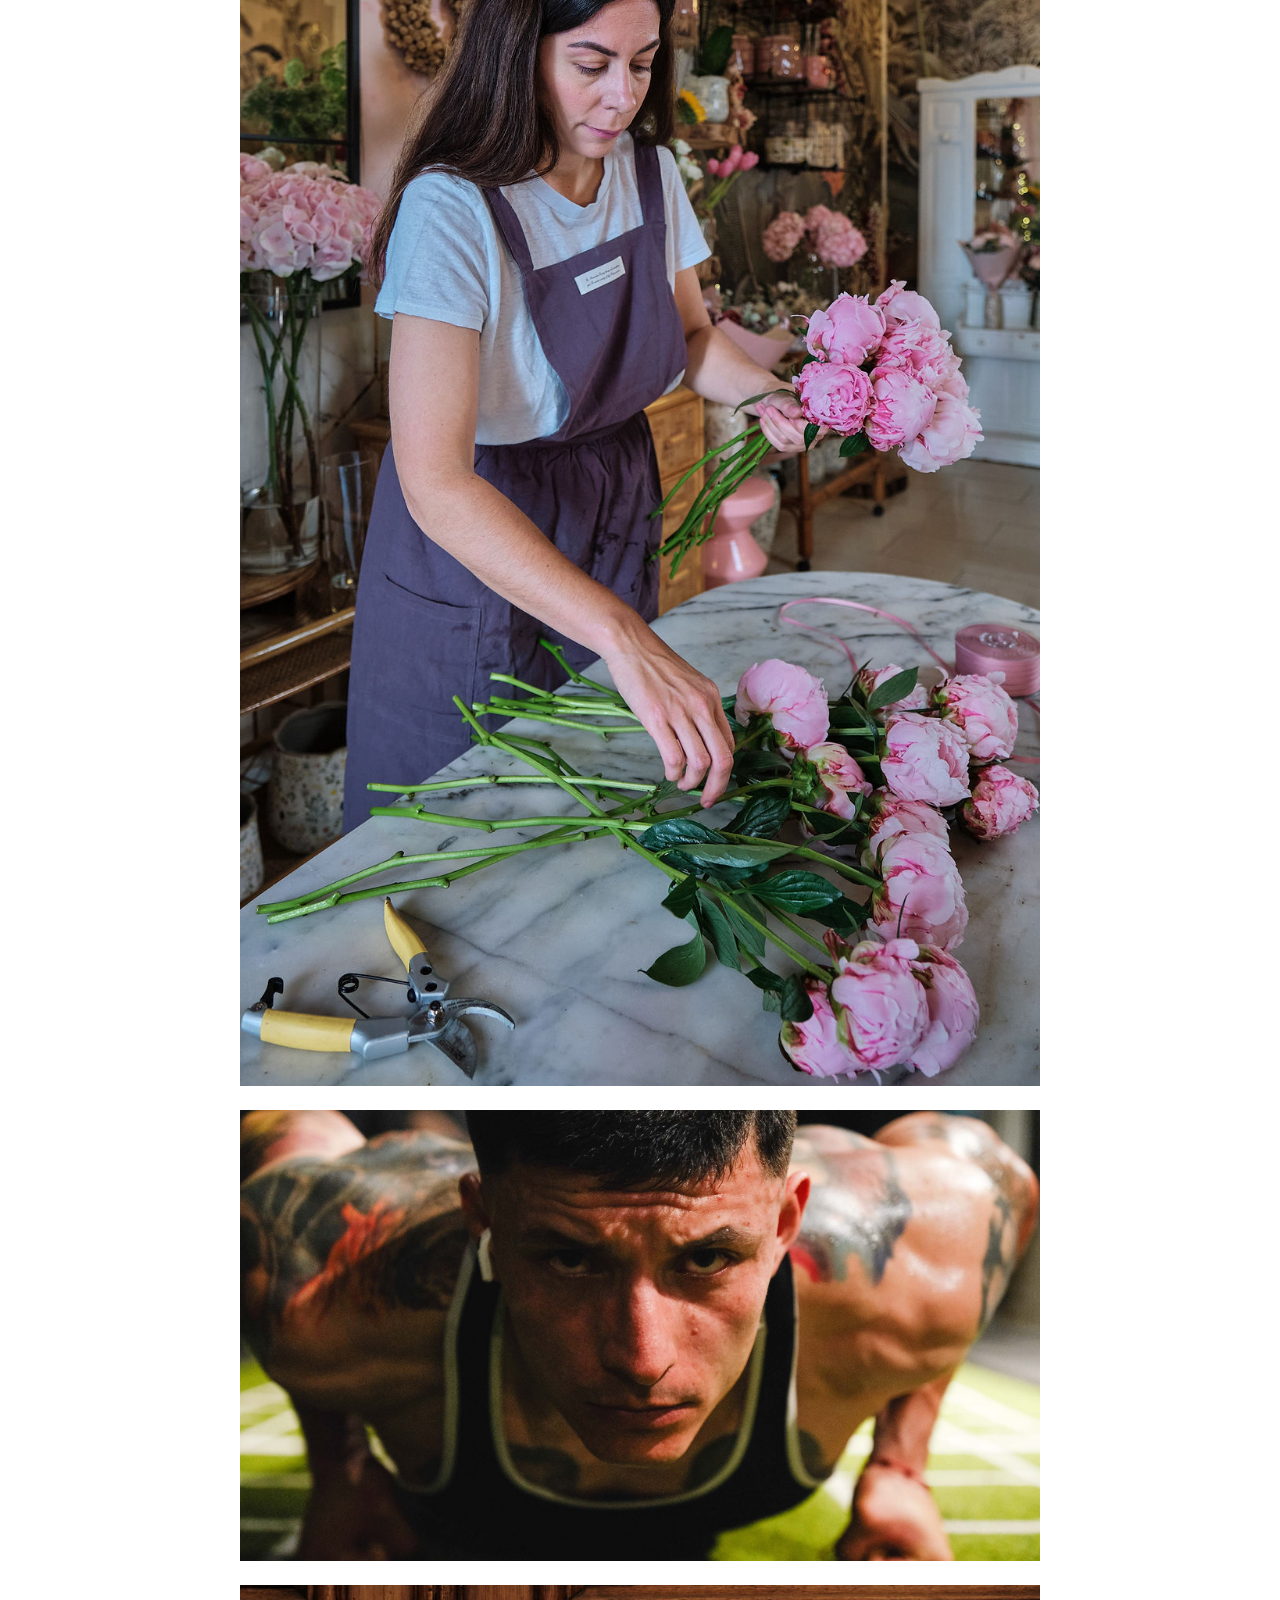
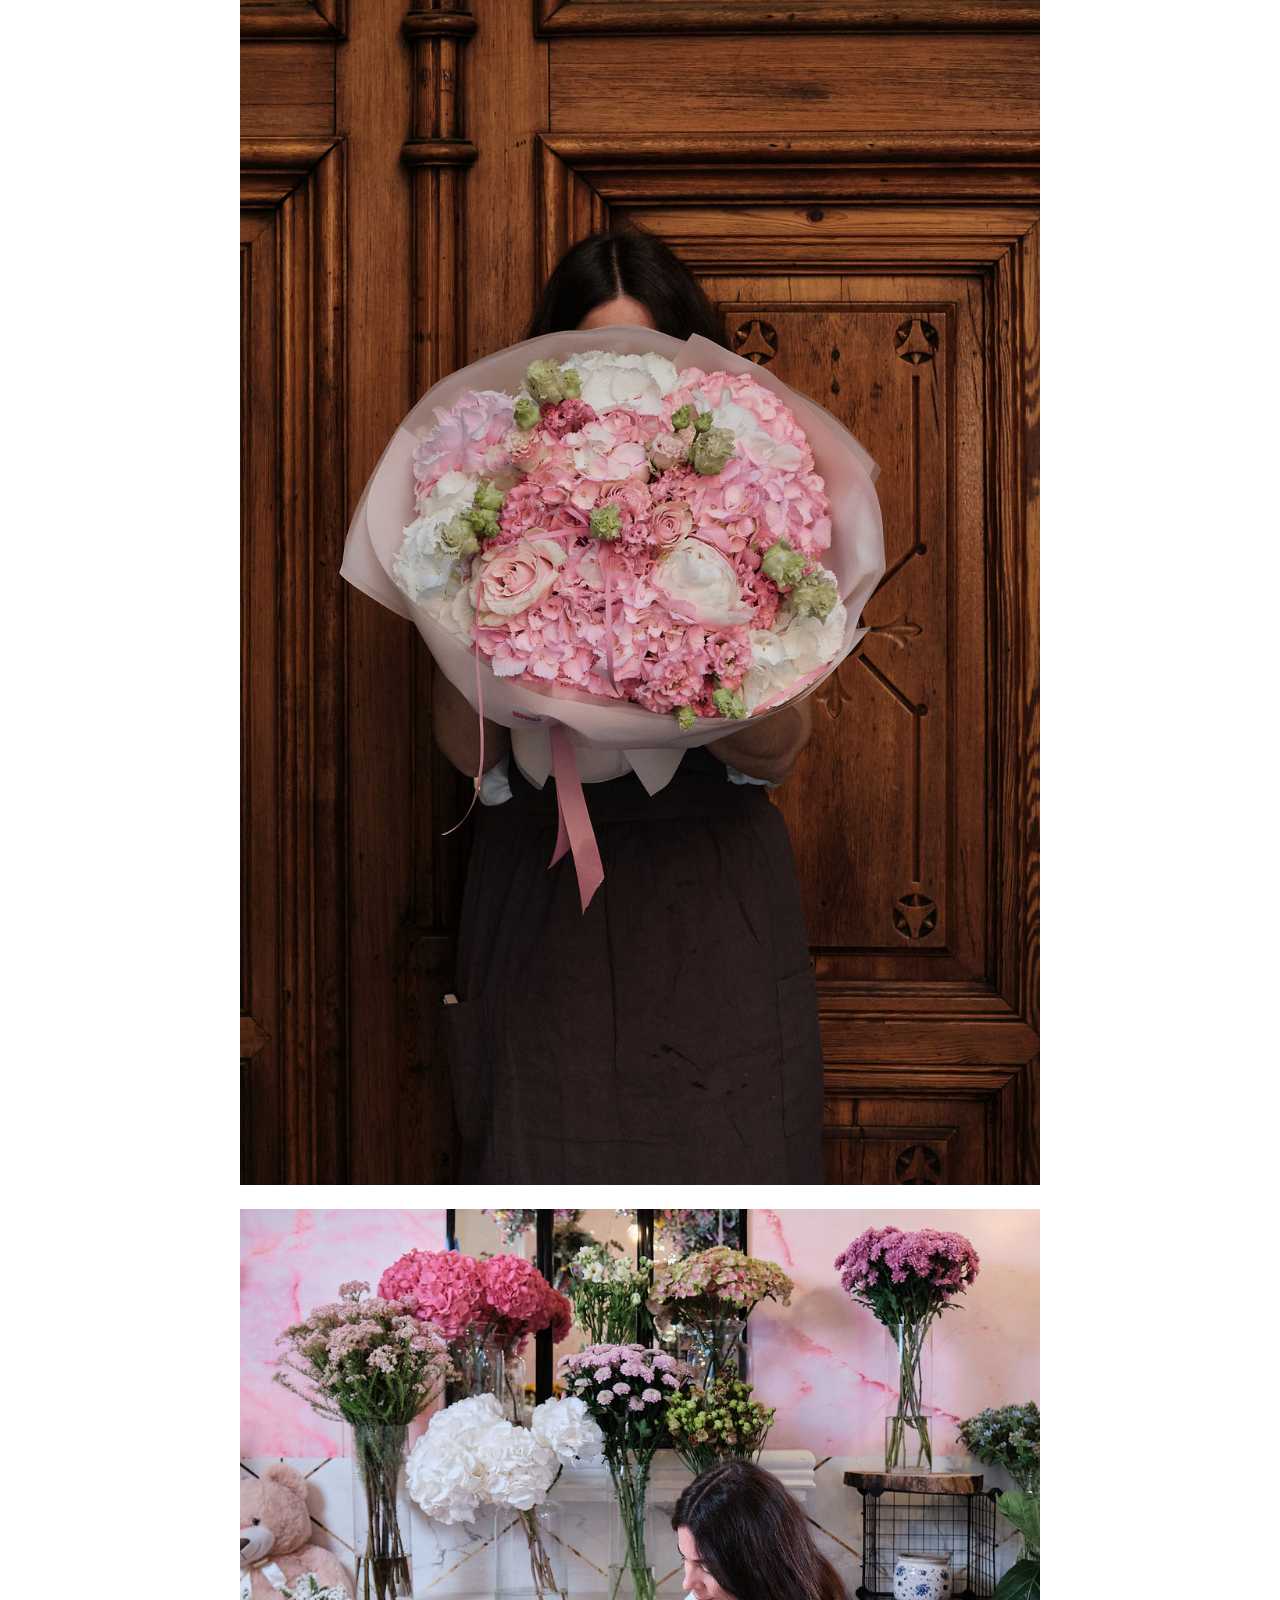
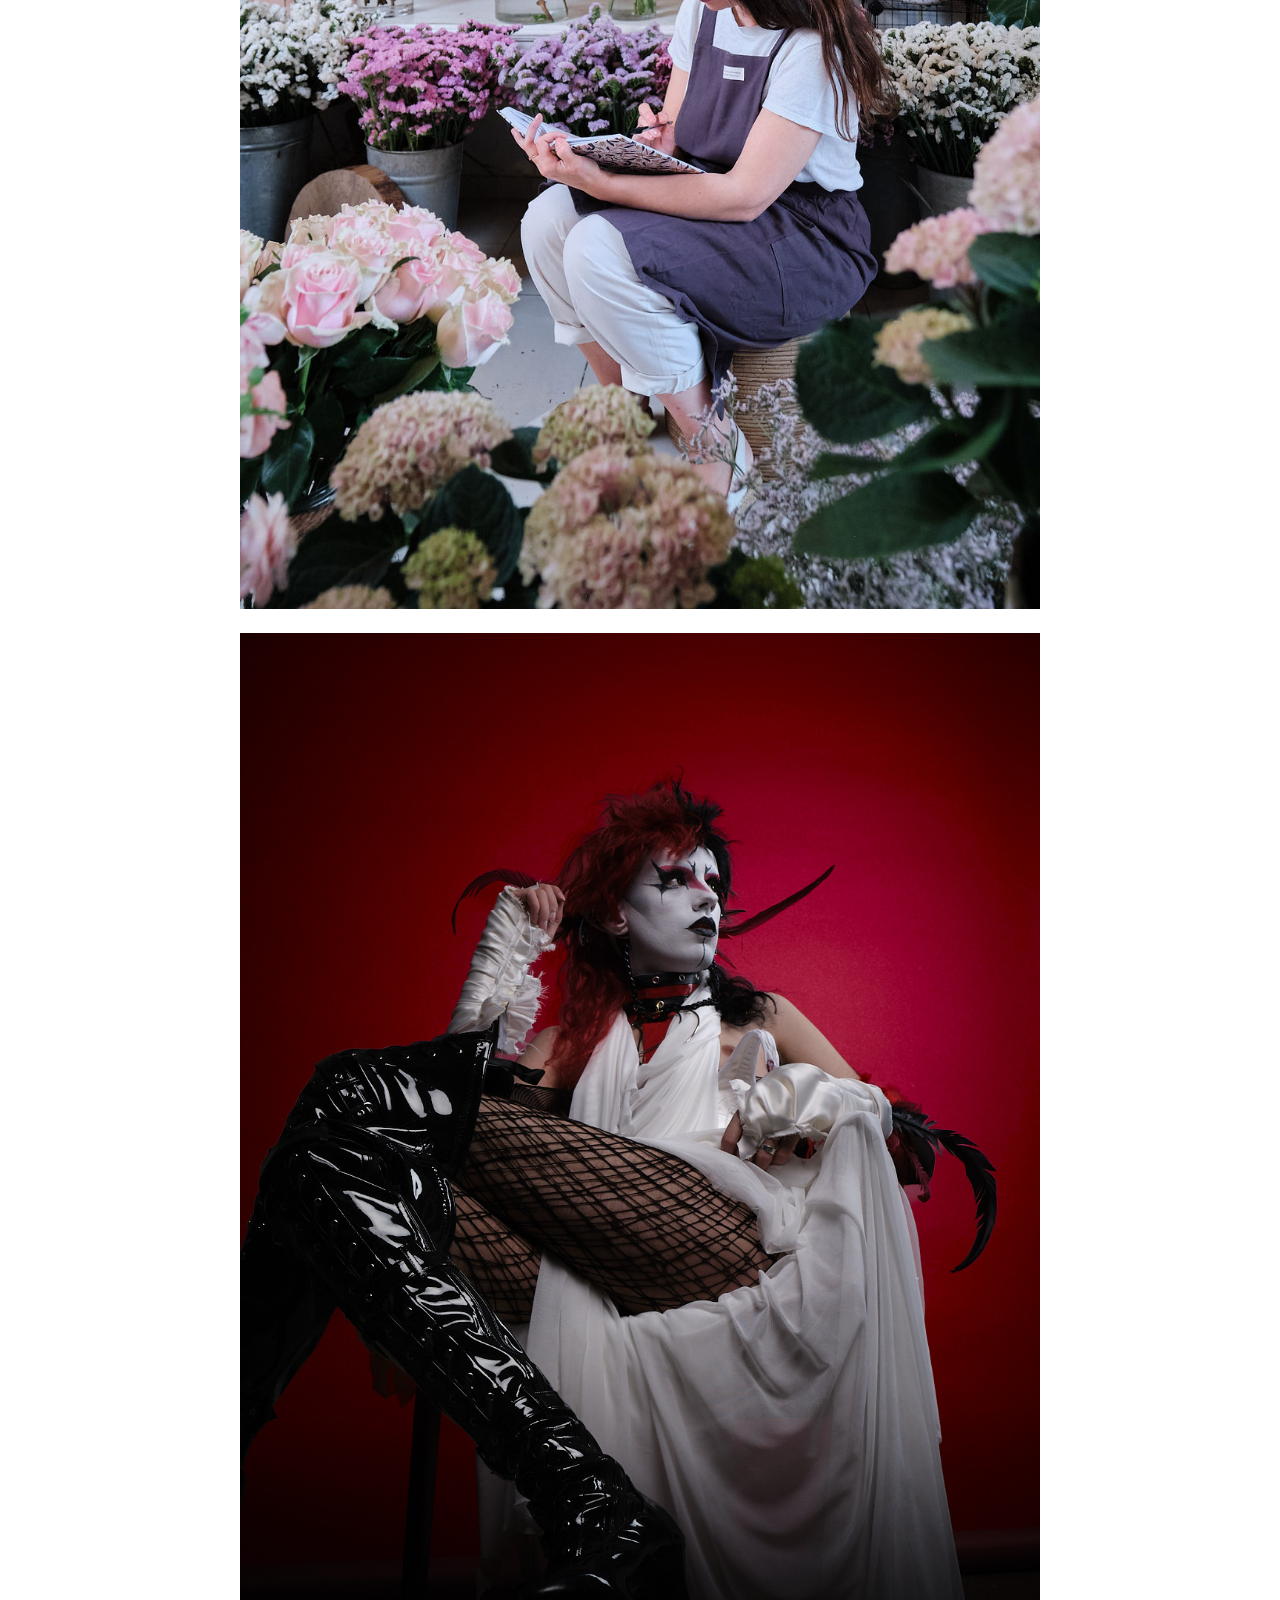
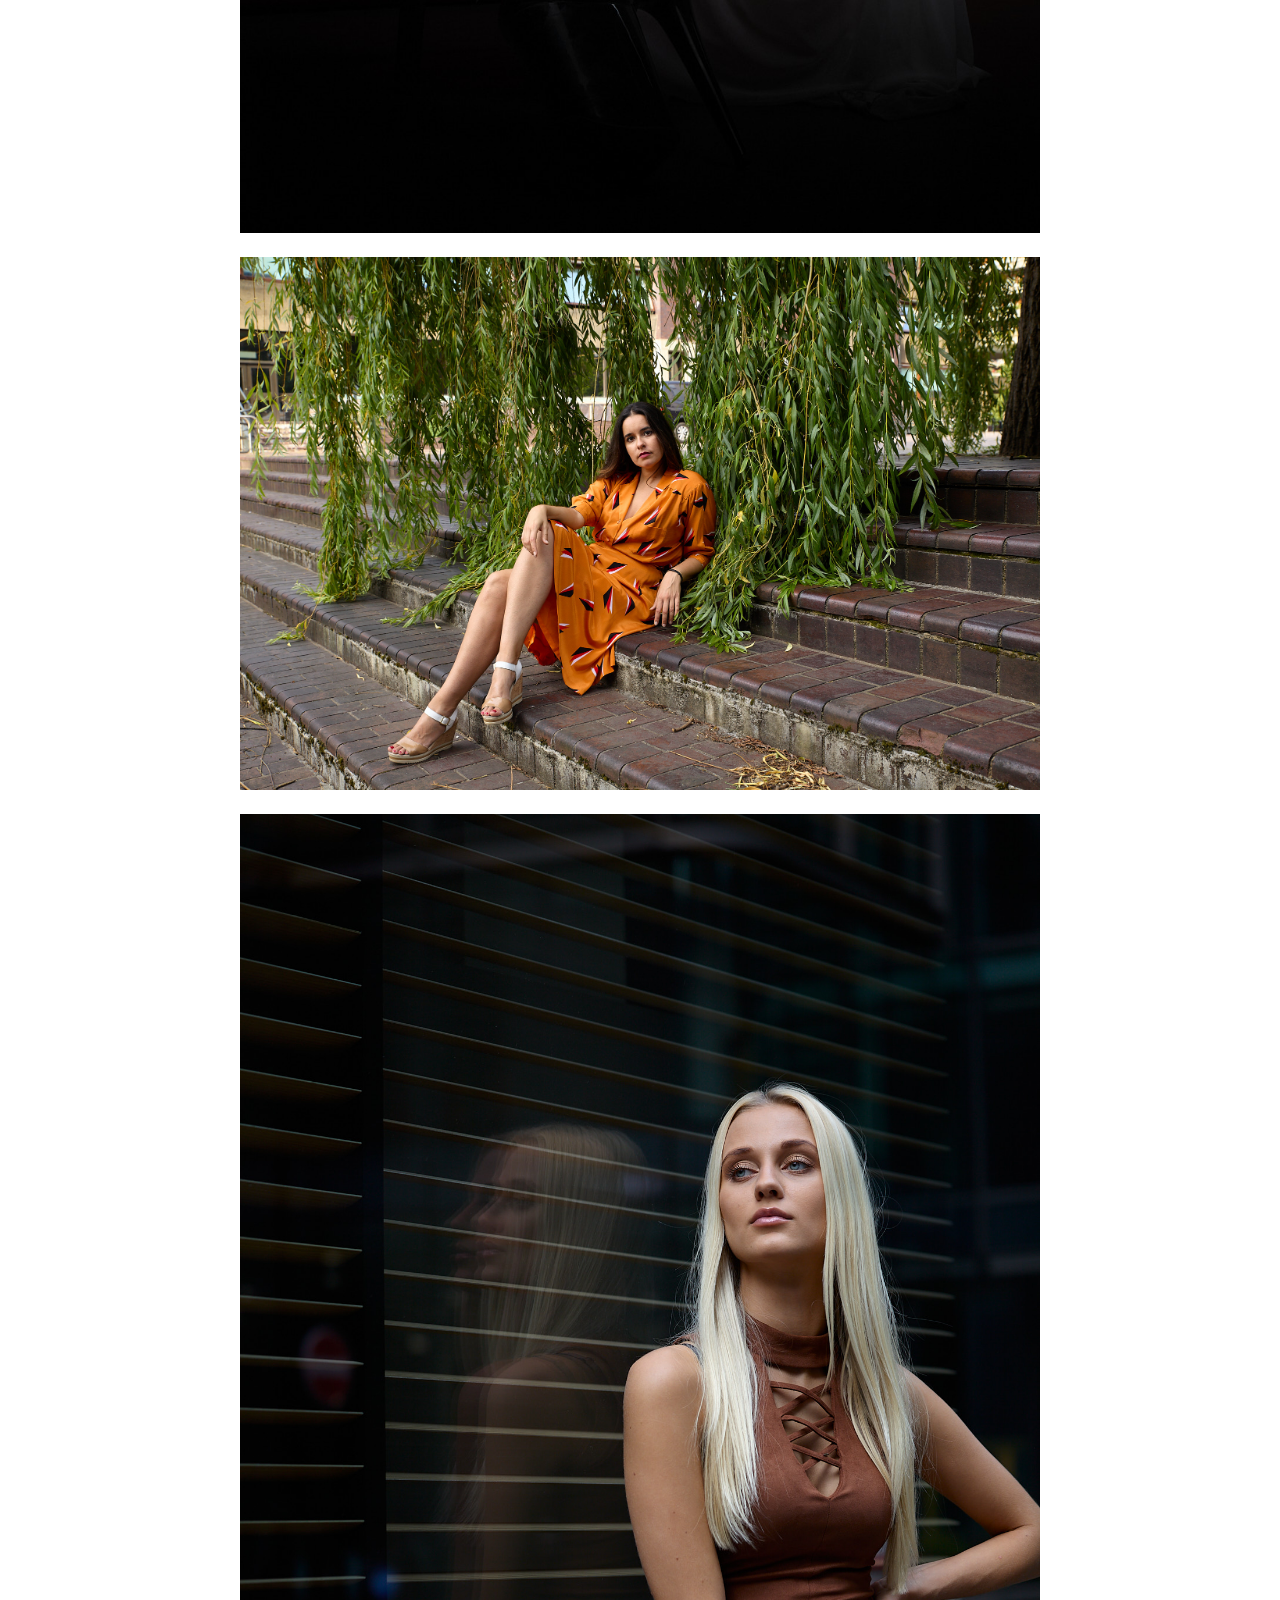
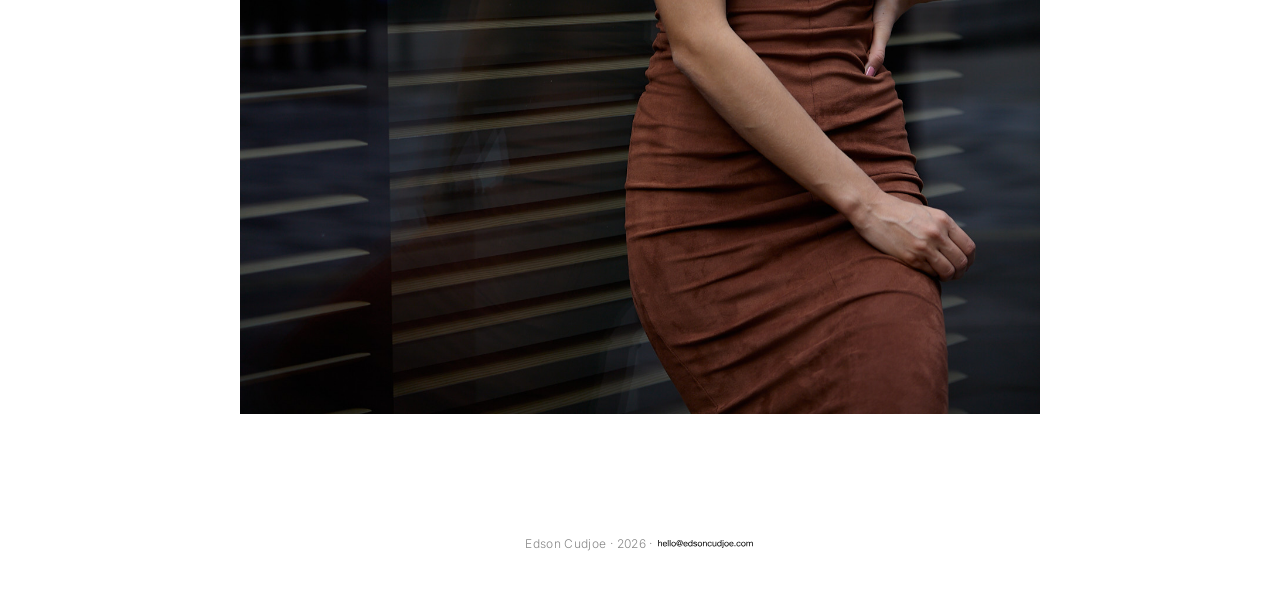
==== commit 698399c2: "Add favicon and og:image, standardize meta descriptions, remove stale comments" ====
--- a/index.html
+++ b/index.html
@@ -4,19 +4,16 @@
   <meta charset="UTF-8">
   <meta name="viewport" content="width=device-width, initial-scale=1.0">
 
-  <!-- REPLACE: page title and meta description with your name and description -->
   <title>Portfolio  - Edson Cudjoe</title>
-  <meta name="description" content="Professional photography and videography for commmercial, editorial and creative projects. Barcelona, Spain">
+  <meta name="description" content="Professional photography and videography for commercial, editorial and creative projects. Barcelona, Spain">
 
-  <!-- Open Graph (social sharing) — REPLACE with real values + a real og image URL -->
   <meta property="og:title" content="Portfolio - Edson Cudjoe">
-  <meta property="og:description" content="Professional photography and videography for commmercial, editorial and creative projects. Barcelona, Spain">
+  <meta property="og:description" content="Professional photography and videography for commercial, editorial and creative projects. Barcelona, Spain">
   <meta property="og:locale" content="en_US">
   <meta property="og:type" content="website">
   <meta property="og:site_name" content="Edson Cudjoe">
-  <meta property="og:image" content="https://placehold.co/1200x630/eeeeee/999999"> <!-- REPLACE -->
+  <meta property="og:image" content="https://edsoncudjoe.com/assets/img/og-image.jpg">
 
-  <!-- REPLACE: add a real favicon at assets/favicon.ico -->
   <link rel="icon" href="assets/favicon.ico">
 
   <link rel="preconnect" href="https://fonts.googleapis.com">
@@ -27,7 +24,6 @@
 <body>
 
   <nav class="site-nav">
-    <!-- REPLACE: your name -->
     <a class="nav-name" href="index.html">Edson Cudjoe</a>
     <ul class="nav-links">
       <li><a href="index.html" class="active">Work</a></li>
@@ -57,7 +53,6 @@
   </main>
 
   <footer class="site-footer">
-    <!-- REPLACE: name, year, email -->
     Edson Cudjoe · 2026 · <a class="email-link" href="#" aria-label="Email"><img class="email-img" src="assets/img/email.svg" alt="Email"></a>
   </footer>
 
--- a/assets/css/style.css
+++ b/assets/css/style.css
@@ -244,6 +244,27 @@
   border-bottom-color: var(--text-light);
 }
 
+.about-text h3,
+.about-text h4 {
+  font-weight: 400;
+  margin: 1.6em 0 0.6em;
+}
+
+.about-text h3 {
+  font-size: 1em;
+}
+
+.about-text h4 {
+  font-size: 1em;
+  color: var(--text-light);
+}
+
+.about-text ul {
+  max-width: 480px;
+  margin: 0 0 1.2em;
+  padding-left: 1.2em;
+}
+
 /* ---------- Contact page ---------- */
 
 .contact-block {
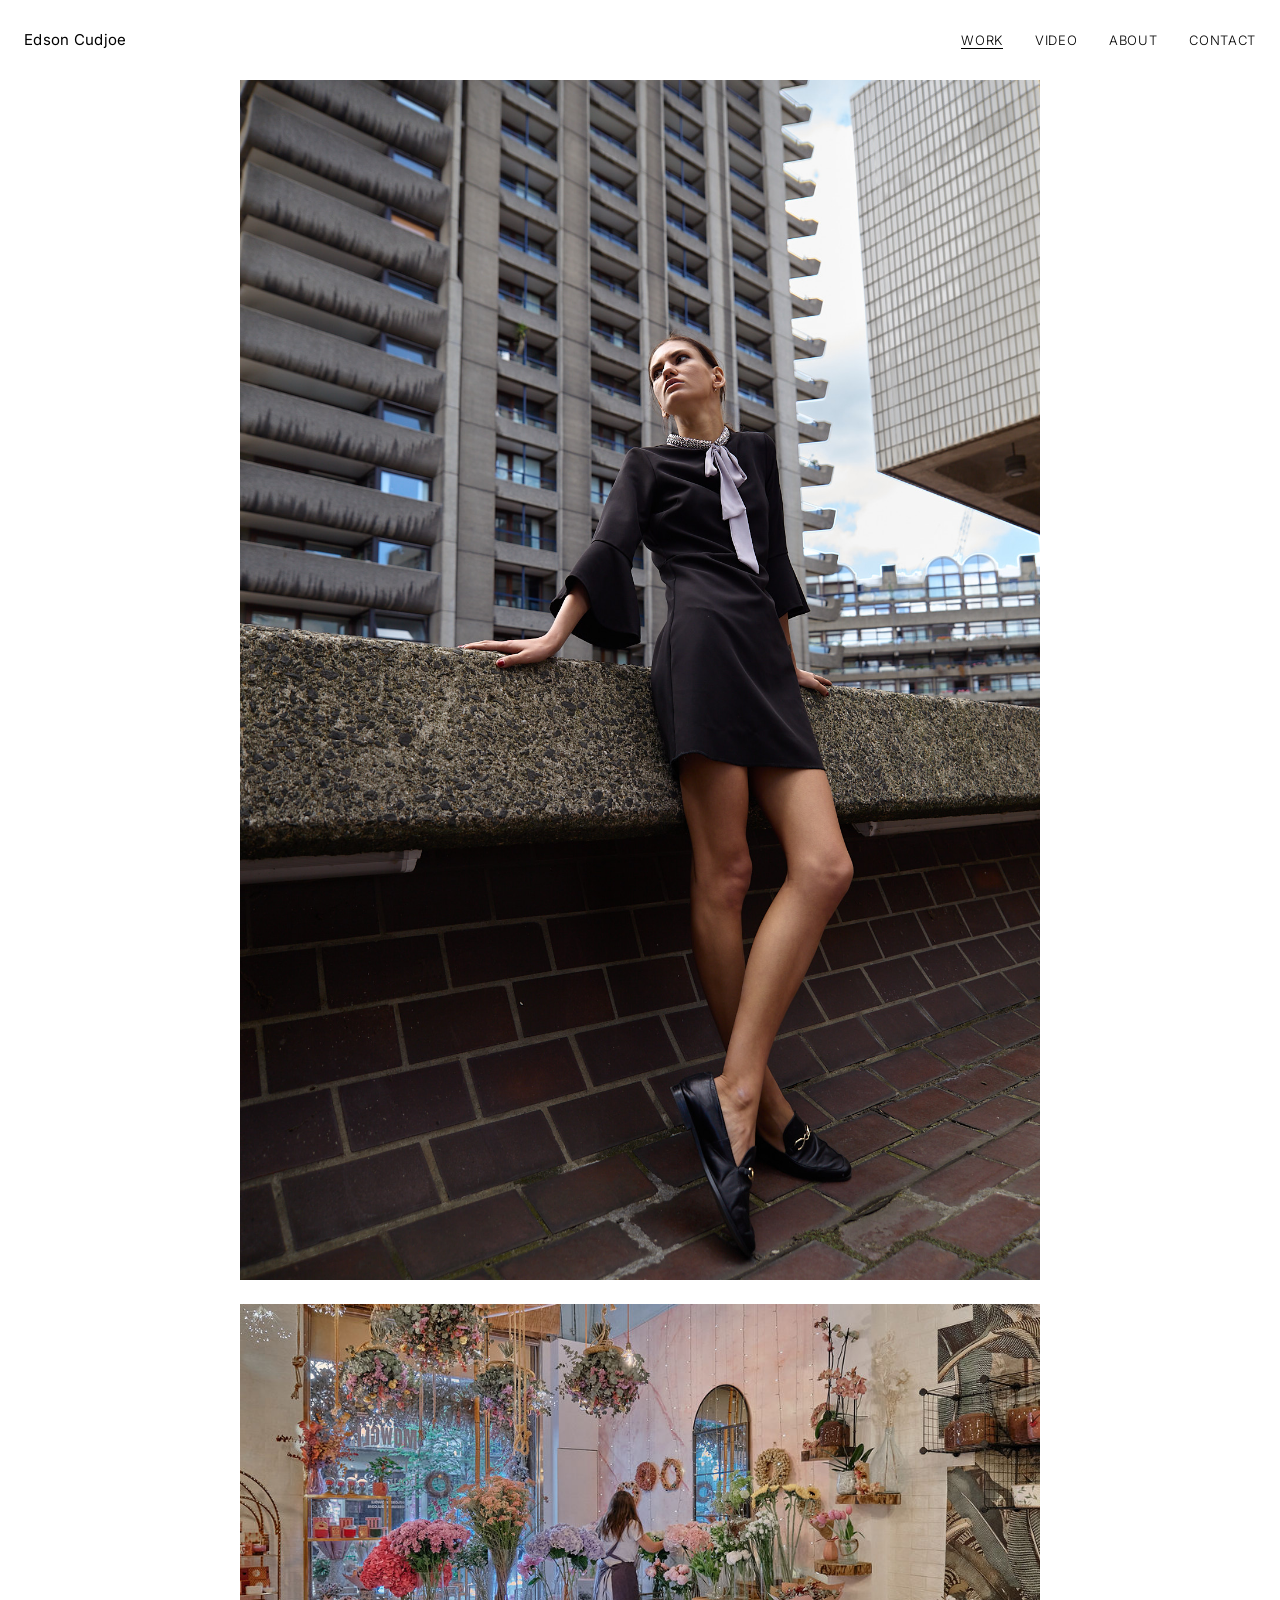
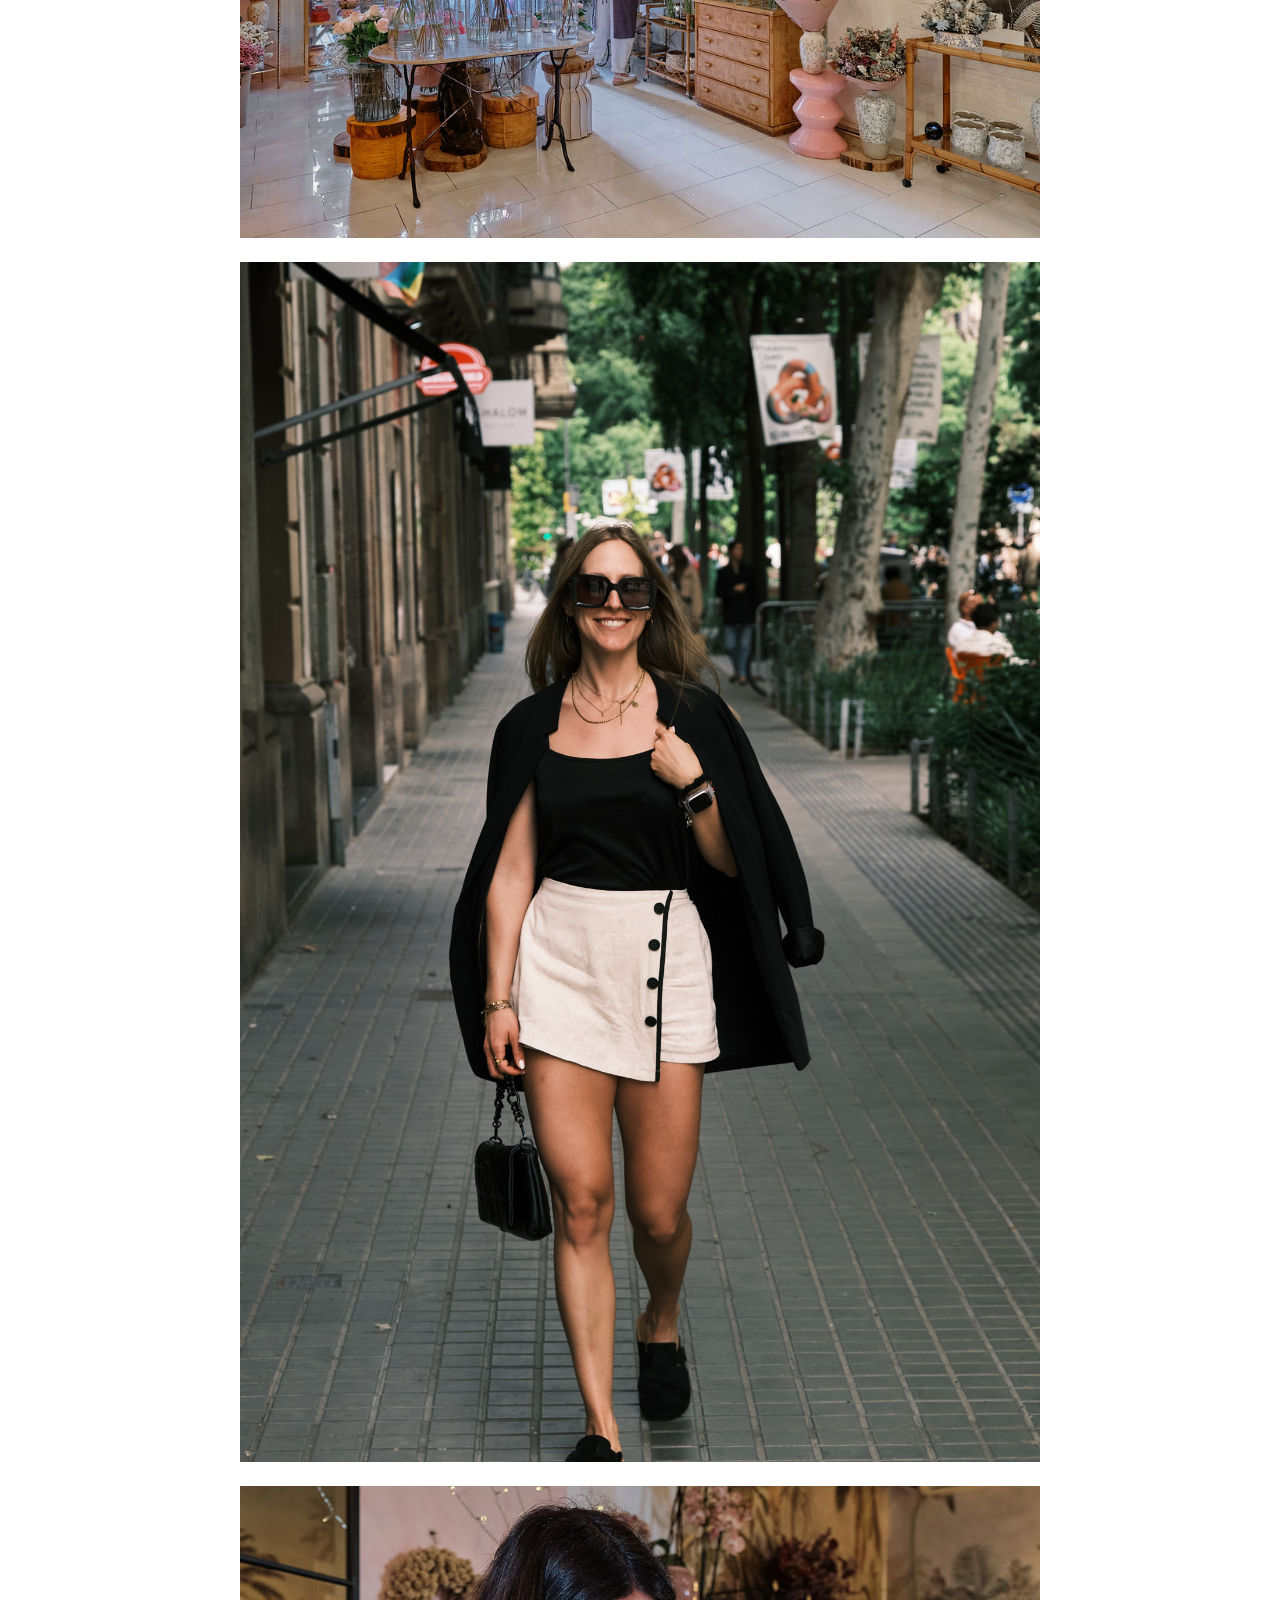
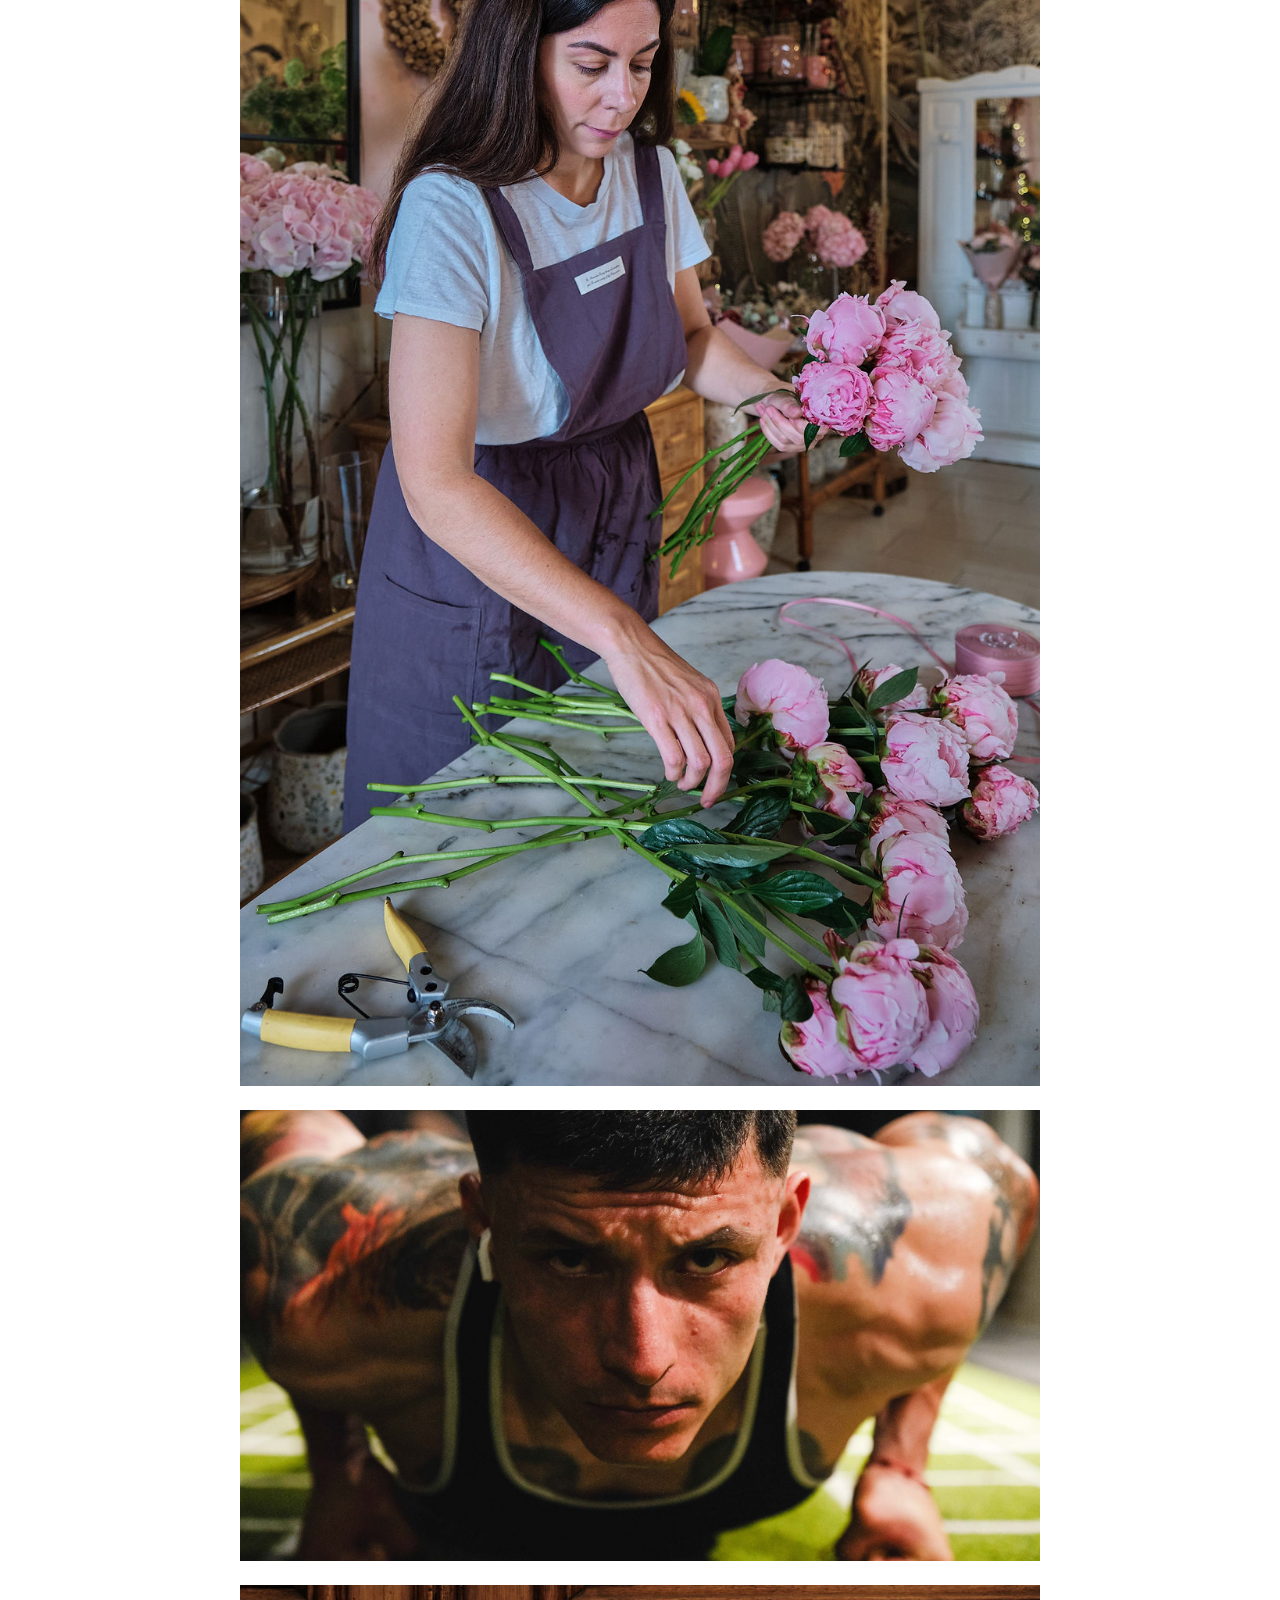
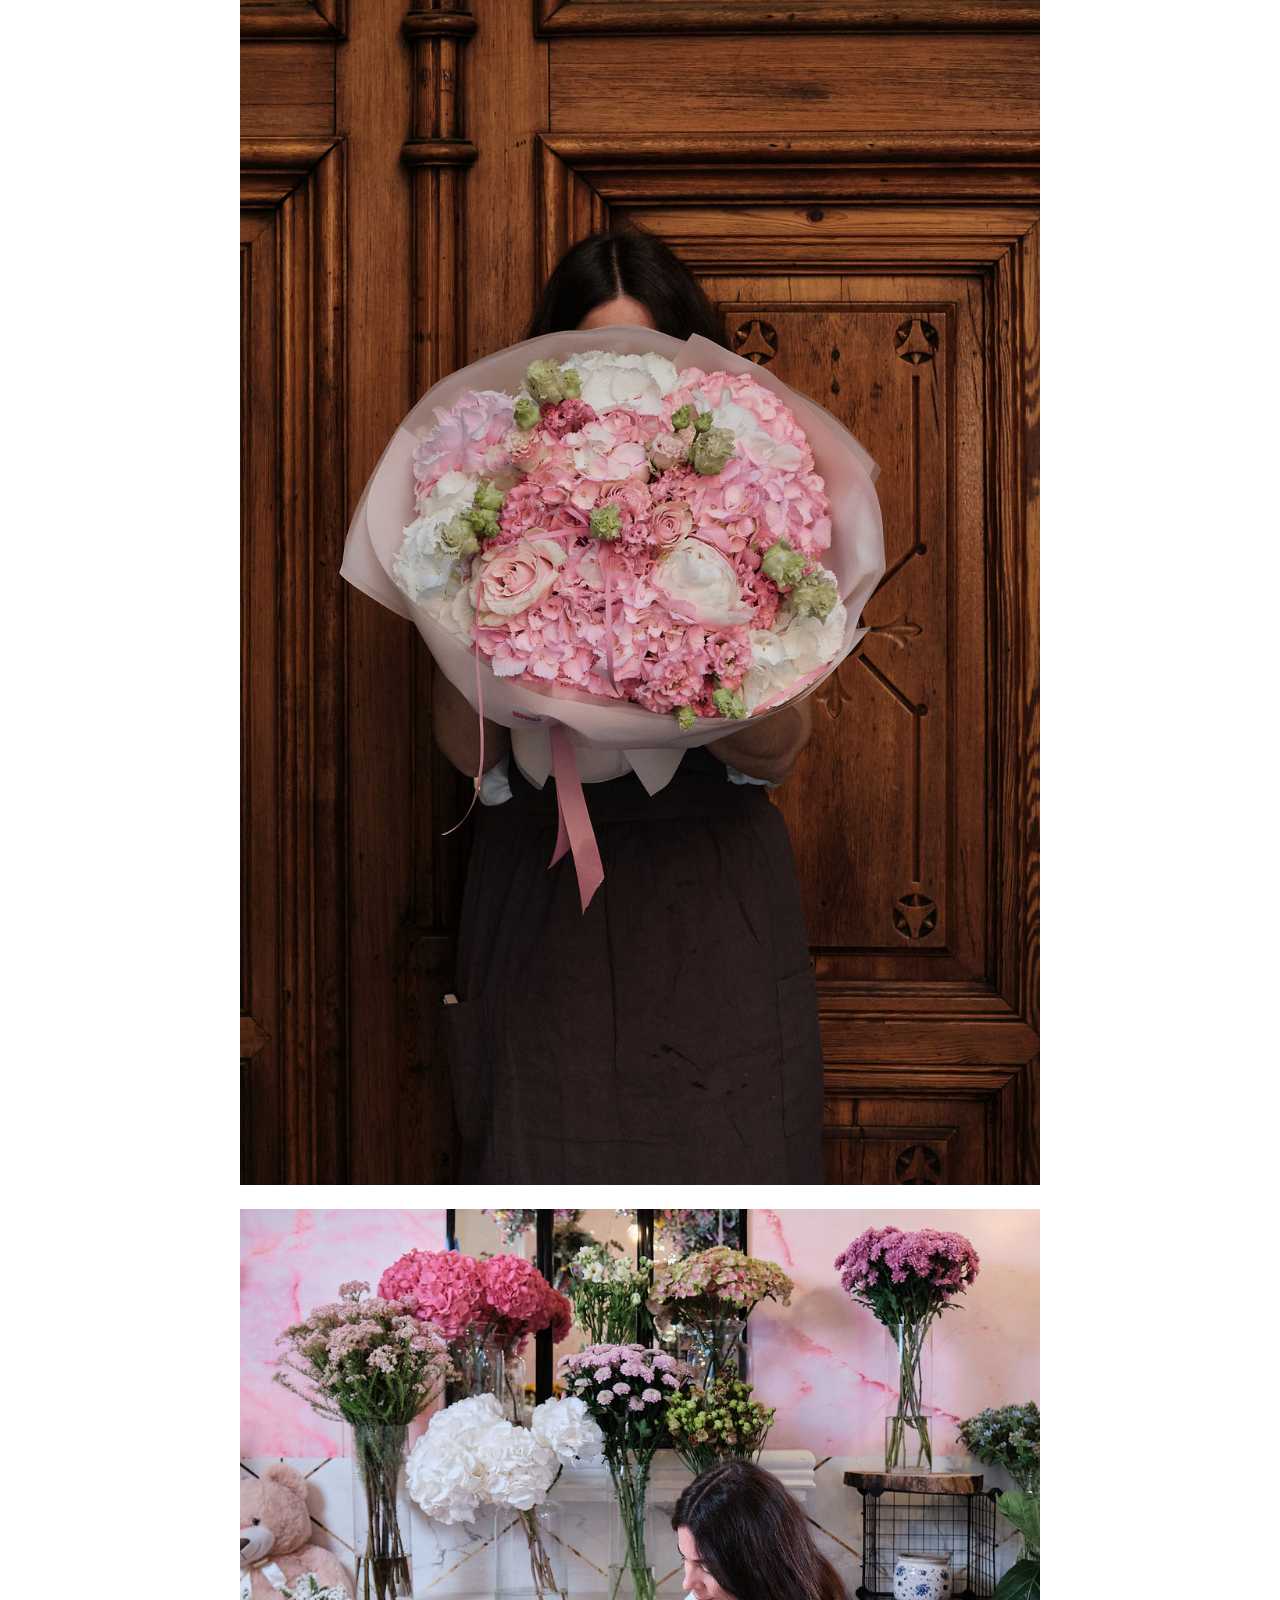
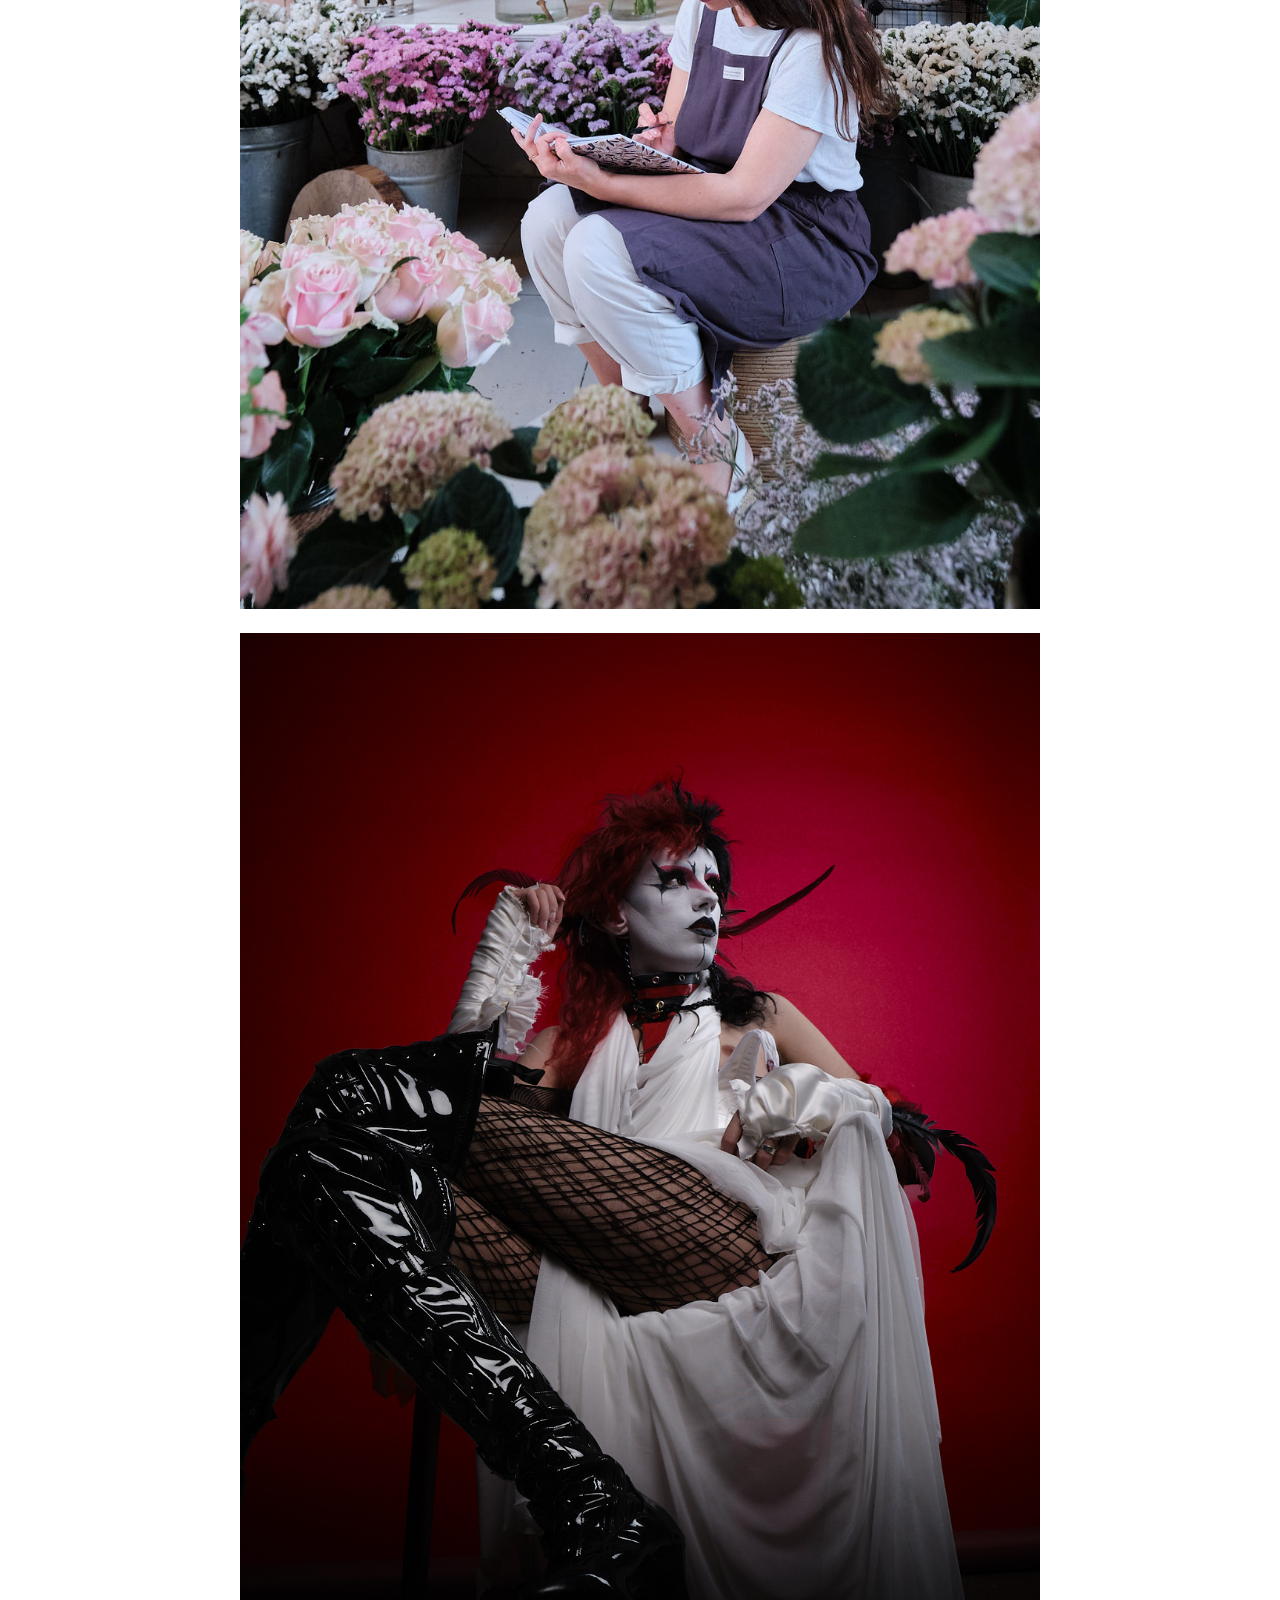
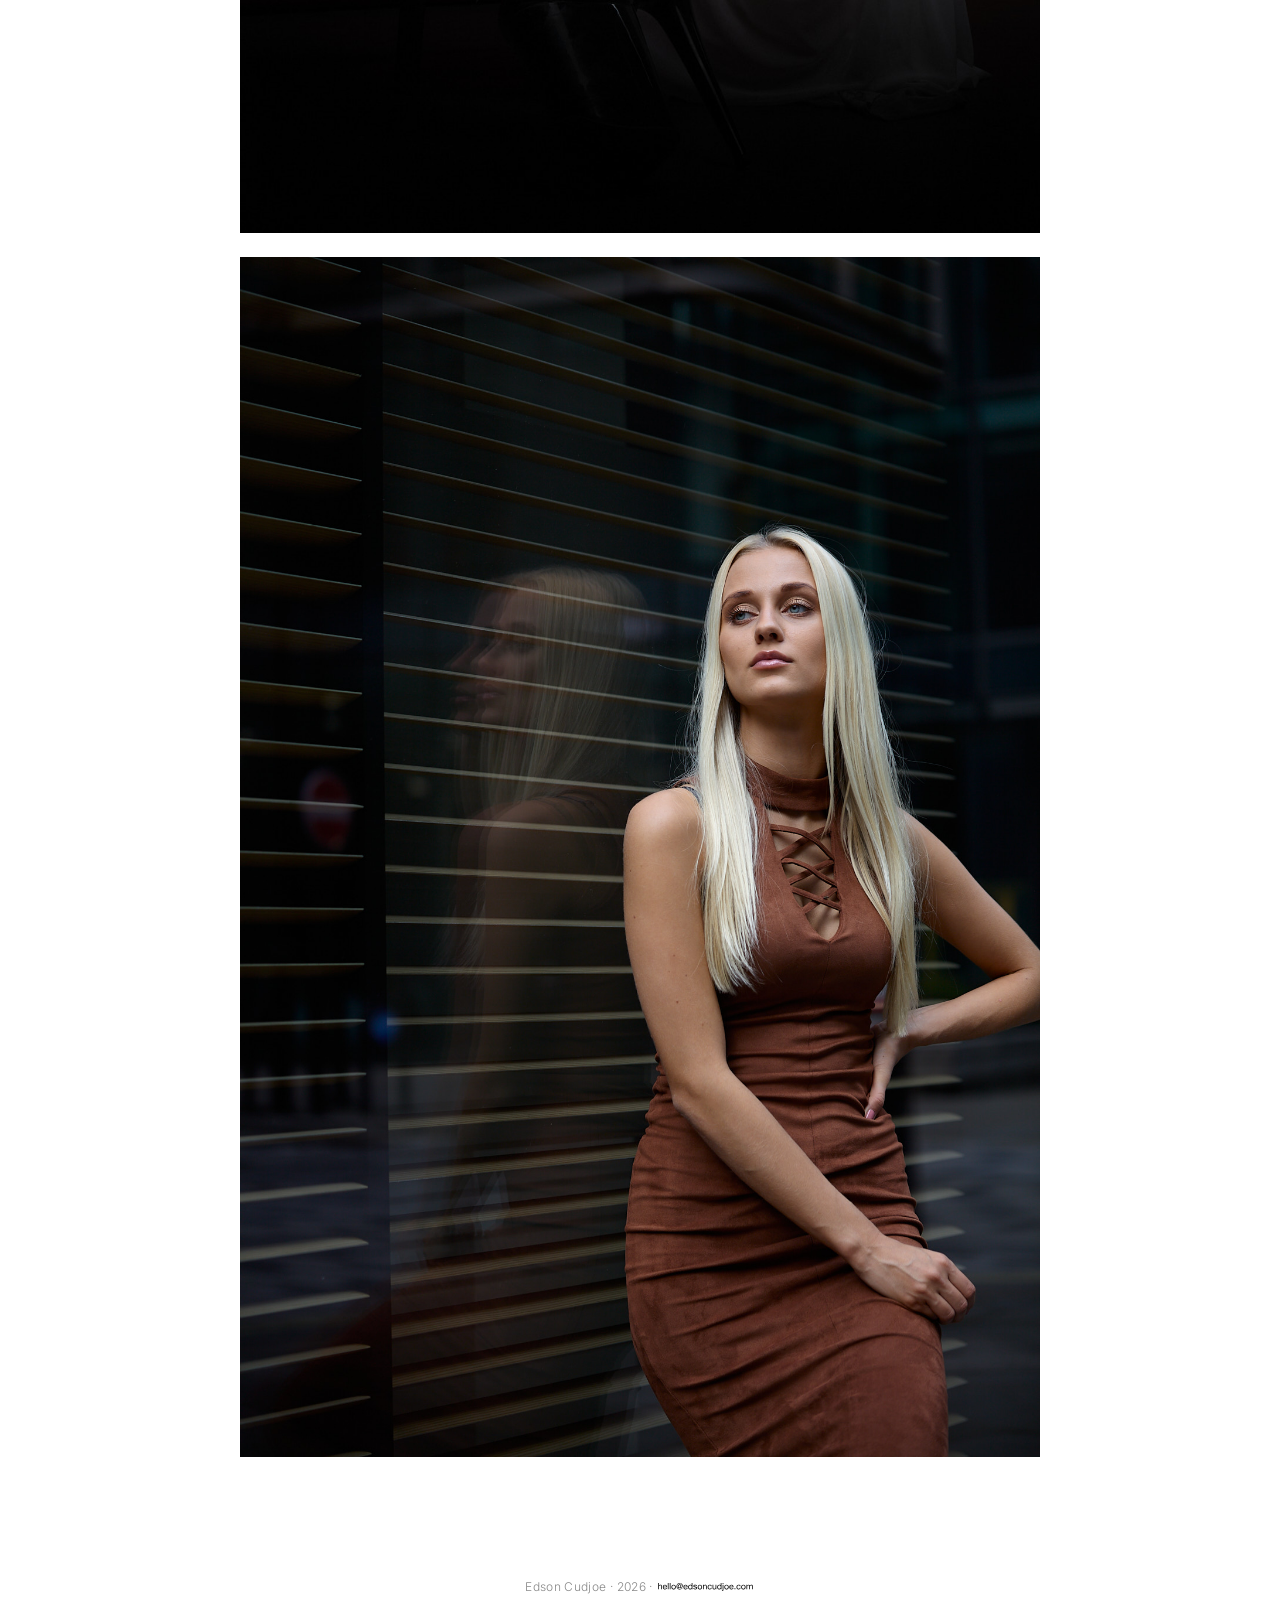
==== commit 7df37622: "remove single photo" ====
--- a/index.html
+++ b/index.html
@@ -4,10 +4,10 @@
   <meta charset="UTF-8">
   <meta name="viewport" content="width=device-width, initial-scale=1.0">
 
-  <title>Portfolio  - Edson Cudjoe</title>
+  <title>Portfolio — Edson Cudjoe, Barcelona</title>
   <meta name="description" content="Professional photography and videography for commercial, editorial and creative projects. Barcelona, Spain">
 
-  <meta property="og:title" content="Portfolio - Edson Cudjoe">
+  <meta property="og:title" content="Portfolio — Edson Cudjoe, Barcelona">
   <meta property="og:description" content="Professional photography and videography for commercial, editorial and creative projects. Barcelona, Spain">
   <meta property="og:locale" content="en_US">
   <meta property="og:type" content="website">
@@ -45,7 +45,6 @@
       <a href="content/images/Final_Flores-Mowgli_DSCF0354.jpg"><img src="content/images/Final_Flores-Mowgli_DSCF0354.jpg" alt="Flores Mowgli" loading="lazy"></a>
       <a href="content/images/Final_Flores-Mowgli_DSCF0222.jpg"><img src="content/images/Final_Flores-Mowgli_DSCF0222.jpg" alt="Flores Mowgli" loading="lazy"></a>
       <a href="content/images/DSCF9989%202.jpg"><img src="content/images/DSCF9989%202.jpg" alt="Photograph" loading="lazy"></a>
-      <a href="content/images/_Monica_Barbican-661.jpg"><img src="content/images/_Monica_Barbican-661.jpg" alt="Monica, Barbican" loading="lazy"></a>
       <a href="content/images/_IMG_4443.jpg"><img src="content/images/_IMG_4443.jpg" alt="Photograph" loading="lazy"></a>
 
     </div>
--- a/assets/css/style.css
+++ b/assets/css/style.css
@@ -225,7 +225,7 @@
   align-items: start;
 }
 
-.about-layout img {
+.about-portrait {
   width: 100%;
   height: auto;
 }
